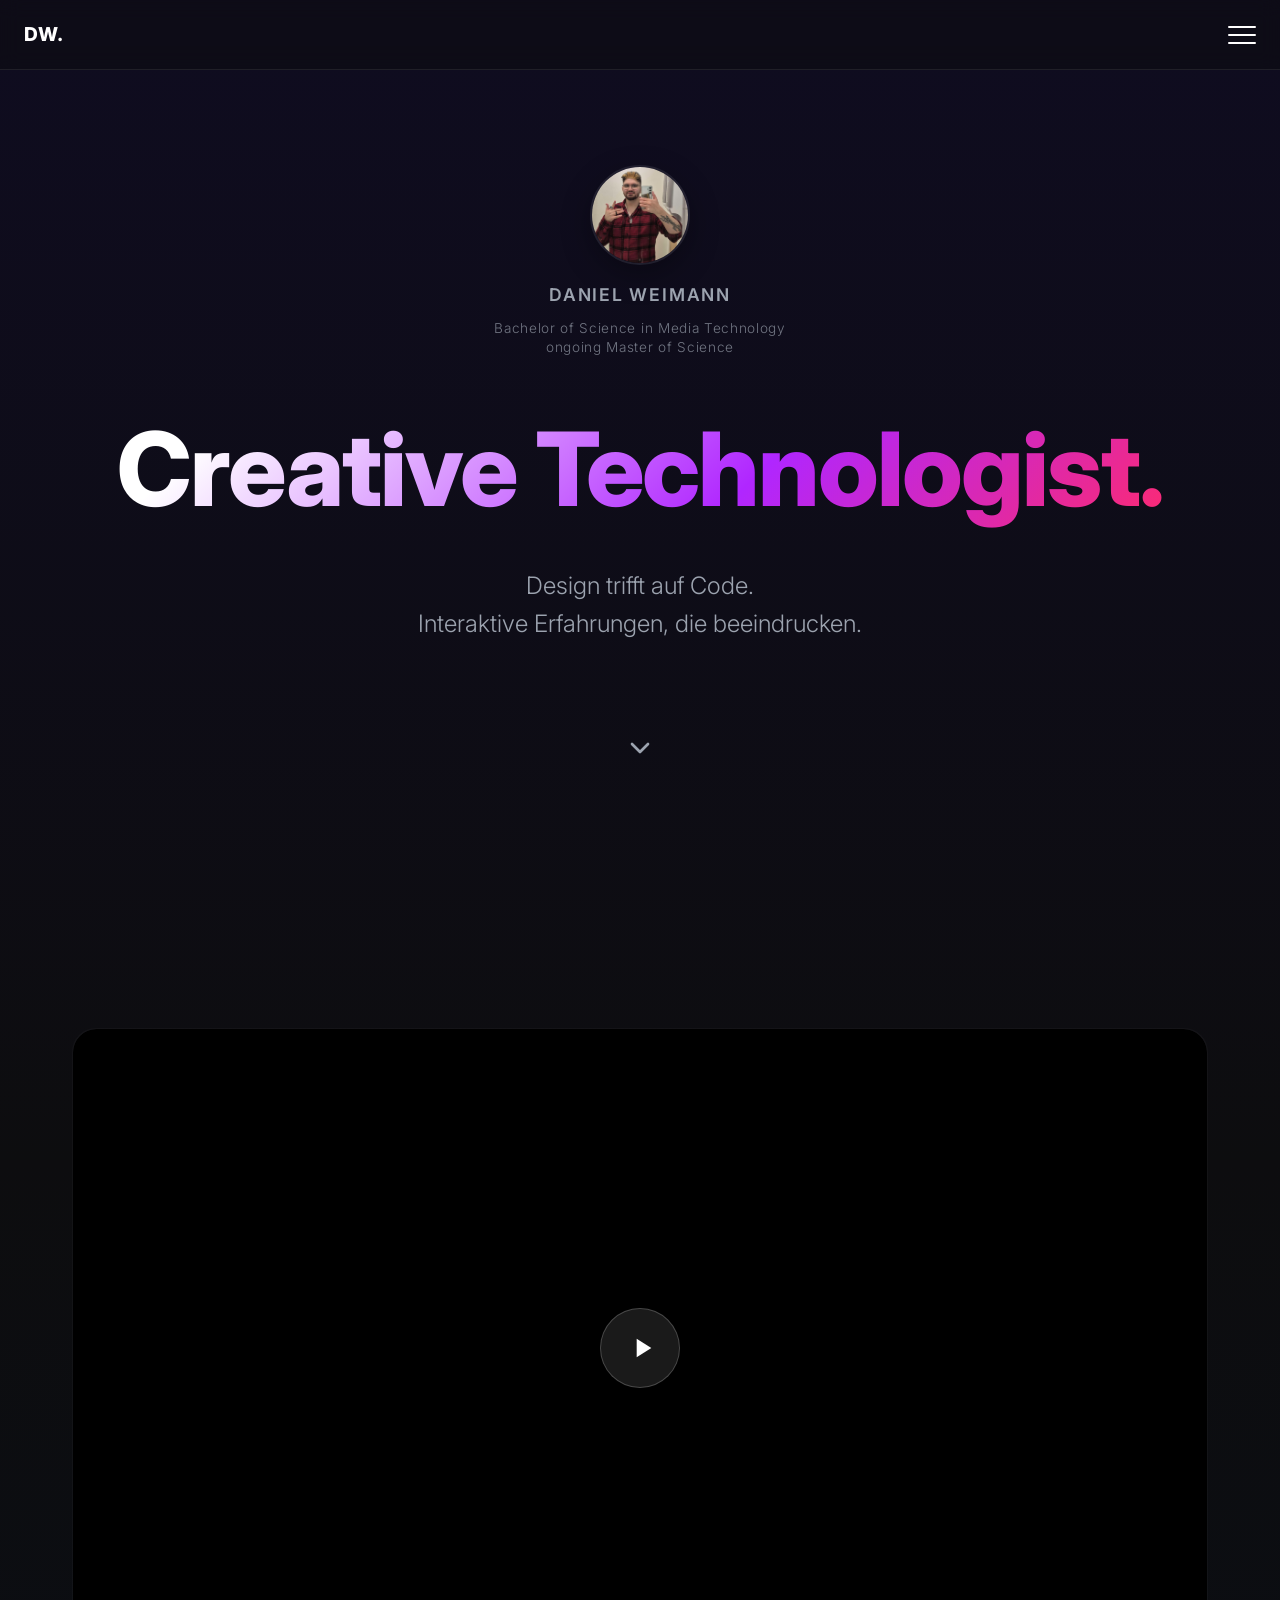
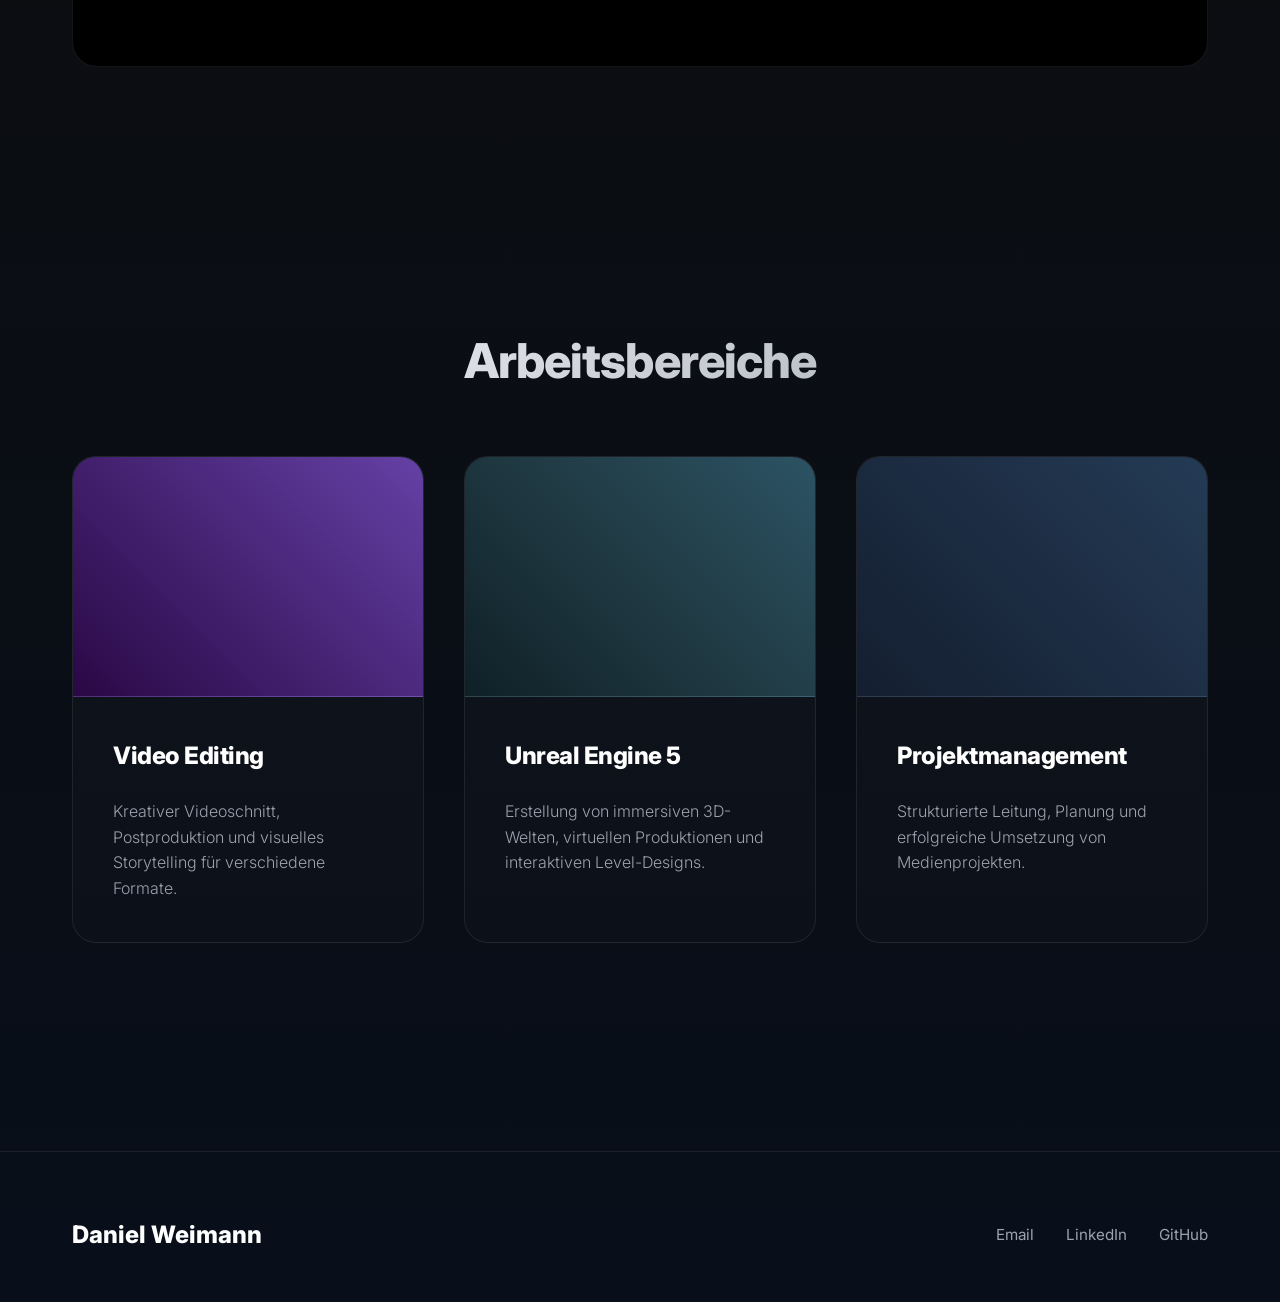
==== index.html @ 0e4a708e "UI: Reduce profile picture size to 100px and fix scroll jump on page load" ====
<!DOCTYPE html>
<html lang="de">

<head>
    <meta charset="UTF-8">
    <meta name="viewport" content="width=device-width, initial-scale=1.0">
    <title>Portfolio | Daniel Weimann</title>
    <meta name="description" content="Portfolio of a Creative Technologist">
    <meta name="theme-color" content="#080f1a">
    <meta name="color-scheme" content="dark">
    <link rel="preconnect" href="https://fonts.googleapis.com">
    <link rel="preconnect" href="https://fonts.gstatic.com" crossorigin>
    <link href="https://fonts.googleapis.com/css2?family=Inter:wght@300;400;600;800&display=swap" rel="stylesheet">
    <link rel="stylesheet" href="style.css?v=1.9">
</head>

<body>
    <!-- Navigation -->
    <header class="header">
        <div class="logo">DW.</div>
        <div class="menu-toggle" id="mobile-menu">
            <span class="bar"></span>
            <span class="bar"></span>
            <span class="bar"></span>
        </div>
        <nav class="nav-menu">
            <ul>
                <li><a href="index.html" class="nav-link">Home</a></li>
                <li><a href="index.html#projects" class="nav-link">Projects</a></li>
                <li><a href="contact.html" class="nav-link">Contact</a></li>
            </ul>
        </nav>
    </header>

    <div class="blob blob-1"></div>
    <div class="blob blob-2"></div>

    <main>
        <!-- Hero Section -->
        <section id="hero" class="hero hidden">
            <div class="container hero-content">
                <div class="profile-container">
                    <img src="Bilder/daniel-profilbild.jpg" alt="Daniel Weimann" class="profile-image">
                    <div class="profile-text">
                        <div class="profile-name">Daniel Weimann</div>
                        <div class="profile-degree">Bachelor of Science in Media Technology<br>ongoing Master of Science
                        </div>
                    </div>
                </div>
                <h1 class="hero-title">Creative Technologist.</h1>
                <p class="hero-subtitle">Design trifft auf Code.<br>Interaktive Erfahrungen, die beeindrucken.</p>
                <!-- Scroll indicator -->
                <div class="scroll-indicator">
                    <svg width="32" height="32" viewBox="0 0 24 24" fill="none" stroke="currentColor" stroke-width="2"
                        stroke-linecap="round" stroke-linejoin="round">
                        <polyline points="6 9 12 15 18 9"></polyline>
                    </svg>
                </div>
            </div>
        </section>

        <!-- Video Section -->
        <section id="video" class="video-section hidden">
            <div class="container">
                <div id="custom-player-wrapper" class="glass-panel">
                    <video id="my-video" src="https://www.w3schools.com/html/mov_bbb.mp4" playsinline></video>
                    <!-- BIG FIRST PLAY BUTTON -->
                    <div class="play-overlay">
                        <svg class="play-icon" viewBox="0 0 24 24" fill="var(--text-primary)">
                            <path d="M8 5v14l11-7z" />
                        </svg>
                    </div>
                    <!-- Custom Control Bar -->
                    <div class="video-controls">
                        <div class="video-progress-container">
                            <div class="video-progress-bar" id="vid-progress"></div>
                        </div>
                        <div class="video-controls-row">
                            <div class="control-btn" id="play-pause-btn">
                                <svg id="play-icon-svg" viewBox="0 0 24 24" fill="var(--text-primary)" class="icon">
                                    <path d="M8 5v14l11-7z" />
                                </svg>
                                <svg id="pause-icon-svg" viewBox="0 0 24 24" fill="var(--text-primary)" class="icon"
                                    style="display:none;">
                                    <path d="M6 19h4V5H6v14zm8-14v14h4V5h-4z" />
                                </svg>
                            </div>
                            <div class="volume-container" style="cursor: pointer;">
                                <div class="control-btn" id="mute-unmute-btn" title="Mute/Unmute">
                                    <svg id="volume-icon" viewBox="0 0 24 24" fill="var(--text-primary)" class="icon">
                                        <path
                                            d="M3 9v6h4l5 5V4L7 9H3zm13.5 3c0-1.77-1.02-3.29-2.5-4.03v8.05c1.48-.73 2.5-2.25 2.5-4.02zM14 3.23v2.06c2.89.86 5 3.54 5 6.71s-2.11 5.85-5 6.71v2.06c4.01-.91 7-4.49 7-8.77s-2.99-7.86-7-8.77z" />
                                    </svg>
                                    <svg id="muted-icon" viewBox="0 0 24 24" fill="var(--text-primary)" class="icon"
                                        style="display:none;">
                                        <path
                                            d="M16.5 12c0-1.77-1.02-3.29-2.5-4.03v2.21l2.45 2.45c.03-.2.05-.41.05-.63zm2.5 0c0 .94-.2 1.82-.54 2.64l1.51 1.51C20.63 14.91 21 13.5 21 12c0-4.28-2.99-7.86-7-8.77v2.06c2.89.86 5 3.54 5 6.71zM4.27 3L3 4.27 7.73 9H3v6h4l5 5v-6.73l4.25 4.25c-.67.52-1.42.93-2.25 1.18v2.06c1.38-.31 2.63-.95 3.69-1.81L19.73 21 21 19.73l-9-9L4.27 3zM12 4L9.91 6.09 12 8.18V4z" />
                                    </svg>
                                </div>
                                <input type="range" id="volume-slider" min="0" max="1" step="0.05" value="1"
                                    class="volume-slider">
                            </div>
                        </div>
                    </div>
                </div>
            </div>
        </section>

        <!-- Arbeitsbereiche Section -->
        <section id="projects" class="projects-section hidden">
            <div class="container">
                <h2 class="section-title">Arbeitsbereiche</h2>
                <div class="projects-grid">
                    
                    <!-- Card 1: Video Editing -->
                    <div class="project-card glass-panel interactive-card" tabindex="0">
                        <!-- Front View -->
                        <div class="card-front">
                            <div class="card-image-placeholder" style="background: linear-gradient(45deg, #2a0845, #6441A5);"></div>
                            <div class="card-content">
                                <h3>Video Editing</h3>
                                <p>Kreativer Videoschnitt, Postproduktion und visuelles Storytelling für verschiedene Formate.</p>
                            </div>
                        </div>
                        <!-- Details View -->
                        <div class="card-details">
                            <div class="details-header">
                                <h3>Video Editing</h3>
                                <button class="back-btn" aria-label="Zurück">
                                    <svg viewBox="0 0 24 24" fill="none" stroke="currentColor" stroke-width="2" stroke-linecap="round" stroke-linejoin="round"><line x1="18" y1="6" x2="6" y2="18"></line><line x1="6" y1="6" x2="18" y2="18"></line></svg>
                                </button>
                            </div>
                            <div class="details-links">
                                <a href="content-creation.html" class="detail-link">
                                    <span>Content Creation / Social Media</span>
                                    <svg viewBox="0 0 24 24" fill="none" stroke="currentColor" stroke-width="2" stroke-linecap="round" stroke-linejoin="round"><line x1="5" y1="12" x2="19" y2="12"></line><polyline points="12 5 19 12 12 19"></polyline></svg>
                                </a>
                                <a href="commercial-video.html" class="detail-link">
                                    <span>Commercial Video / Brand Content / B2B Imagefilme</span>
                                    <svg viewBox="0 0 24 24" fill="none" stroke="currentColor" stroke-width="2" stroke-linecap="round" stroke-linejoin="round"><line x1="5" y1="12" x2="19" y2="12"></line><polyline points="12 5 19 12 12 19"></polyline></svg>
                                </a>
                            </div>
                        </div>
                    </div>

                    <!-- Card 2: Unreal Engine 5 -->
                    <div class="project-card glass-panel interactive-card" tabindex="0">
                        <!-- Front View -->
                        <div class="card-front">
                            <div class="card-image-placeholder" style="background: linear-gradient(45deg, #0f2027, #203a43, #2c5364);"></div>
                            <div class="card-content">
                                <h3>Unreal Engine 5</h3>
                                <p>Erstellung von immersiven 3D-Welten, virtuellen Produktionen und interaktiven Level-Designs.</p>
                            </div>
                        </div>
                        <!-- Details View -->
                        <div class="card-details">
                            <div class="details-header">
                                <h3>Unreal Engine 5</h3>
                                <button class="back-btn" aria-label="Zurück">
                                    <svg viewBox="0 0 24 24" fill="none" stroke="currentColor" stroke-width="2" stroke-linecap="round" stroke-linejoin="round"><line x1="18" y1="6" x2="6" y2="18"></line><line x1="6" y1="6" x2="18" y2="18"></line></svg>
                                </button>
                            </div>
                            <div class="details-links">
                                <a href="unreal-artist.html" class="detail-link">
                                    <span>Unreal Engine Artist / Level Builder</span>
                                    <svg viewBox="0 0 24 24" fill="none" stroke="currentColor" stroke-width="2" stroke-linecap="round" stroke-linejoin="round"><line x1="5" y1="12" x2="19" y2="12"></line><polyline points="12 5 19 12 12 19"></polyline></svg>
                                </a>
                                <a href="unreal-operator.html" class="detail-link">
                                    <span>Unreal Engine Operator</span>
                                    <svg viewBox="0 0 24 24" fill="none" stroke="currentColor" stroke-width="2" stroke-linecap="round" stroke-linejoin="round"><line x1="5" y1="12" x2="19" y2="12"></line><polyline points="12 5 19 12 12 19"></polyline></svg>
                                </a>
                            </div>
                        </div>
                    </div>

                    <!-- Card 3: Projektmanagement (Simple Link) -->
                    <a href="projektmanagement.html" class="project-card glass-panel simple-link-card">
                        <div class="card-front">
                            <div class="card-image-placeholder" style="background: linear-gradient(45deg, #141e30, #243b55);"></div>
                            <div class="card-content">
                                <h3>Projektmanagement</h3>
                                <p>Strukturierte Leitung, Planung und erfolgreiche Umsetzung von Medienprojekten.</p>
                            </div>
                        </div>
                    </a>

                </div>
            </div>
        </section>


    </main>

    <!-- Footer -->
    <footer class="site-footer hidden">
        <div class="container footer-content">
            <div class="footer-logo">Daniel Weimann</div>
            <div class="footer-links">
                <a href="contact.html">Email</a>
                <a href="https://www.linkedin.com/in/daniel-weimann-7b45323ba/" target="_blank"
                    rel="noopener noreferrer">LinkedIn</a>
                <a href="#">GitHub</a>
            </div>
        </div>
    </footer>

    <script src="script.js?v=1.9"></script>
</body>

</html>
---- style.css ----
:root {
    --bg-color: #0d0d0f;
    --text-primary: #ffffff;
    --text-secondary: #9ca3af;
    --glass-bg: rgba(255, 255, 255, 0.03);
    --glass-border: rgba(255, 255, 255, 0.08);
    --glow-color: rgba(176, 38, 255, 0.25);
    --accent: #b026ff;
    --font-main: 'Inter', sans-serif;
}

/* ==========================================================================
   RESET & BASE STYLES
   ========================================================================== */

* {
    margin: 0;
    padding: 0;
    box-sizing: border-box;
}

html {
    background-color: #080f1a;
    overflow-x: hidden;
}

body {
    background: linear-gradient(180deg, #0f0c20 0%, #0d0d0f 40%, #080f1a 100%);
    color: var(--text-primary);
    font-family: var(--font-main);
    line-height: 1.6;
    position: relative;
    -webkit-font-smoothing: antialiased;
    min-height: 100dvh;
    /* overflow-x moved to html to prevent scroll-blocking on some devices */
}

/* Base style for centered pages (like contact) */
body.centered-layout {
    display: flex;
    flex-direction: column;
    justify-content: center;
}

/* ==========================================================================
   BACKGROUND NOISE & BLOBS
   ========================================================================== */

/* Noise filter removed as per user request */

.blob {
    position: fixed;
    border-radius: 50%;
    filter: blur(120px);
    z-index: -1;
    pointer-events: none;
    opacity: 0.4;
}

.blob-1 {
    width: 40vw;
    height: 40vw;
    background: rgba(176, 38, 255, 0.25);
    top: -10vw;
    left: -10vw;
}

.blob-2 {
    width: 35vw;
    height: 35vw;
    background: rgba(255, 42, 109, 0.2);
    bottom: -10vw;
    right: -10vw;
}

/* ==========================================================================
   GLOBAL UTILITIES
   ========================================================================== */

.container {
    width: 100%;
    max-width: 1200px;
    margin: 0 auto;
    padding: 0 2rem;
}

section {
    position: relative;
    z-index: 1;
}

.glass-panel {
    background: var(--glass-bg);
    backdrop-filter: blur(12px);
    -webkit-backdrop-filter: blur(12px);
    border: 1px solid var(--glass-border);
    border-radius: 24px;
}

/* Scroll Animations */
.hidden {
    opacity: 0;
    transform: translateY(40px);
    transition: all 0.8s ease-out;
    will-change: opacity, transform;
}

.show {
    opacity: 1;
    transform: translateY(0);
}

@keyframes fadeInUp {
    to {
        opacity: 1;
        transform: translateY(0);
    }
}

/* Typography */
h1, h2, h3 {
    font-weight: 800;
    letter-spacing: -0.02em;
}

.section-title {
    font-size: clamp(2rem, 5vw, 3rem);
    margin-bottom: 3.5rem;
    text-align: center;
    background: linear-gradient(135deg, #ffffff 0%, #9ca3af 100%);
    -webkit-background-clip: text;
    background-clip: text;
    -webkit-text-fill-color: transparent;
}

/* ==========================================================================
   NAVIGATION HEADER
   ========================================================================== */

.header {
    position: fixed;
    top: 0;
    left: 0;
    width: 100%;
    display: flex;
    justify-content: space-between;
    align-items: center;
    padding: 1.2rem 1.5rem;
    z-index: 1000;
    background: rgba(13, 13, 15, 0.5);
    backdrop-filter: blur(10px);
    -webkit-backdrop-filter: blur(10px);
    border-bottom: 1px solid var(--glass-border);
}

.logo {
    font-weight: 800;
    font-size: 1.2rem;
    letter-spacing: 1px;
    z-index: 1002;
}

.menu-toggle {
    display: flex;
    flex-direction: column;
    justify-content: space-between;
    width: 28px;
    height: 18px;
    cursor: pointer;
    z-index: 1002;
}

.menu-toggle .bar {
    height: 2px;
    width: 100%;
    background-color: var(--text-primary);
    border-radius: 2px;
    transition: all 0.3s ease;
}

.menu-toggle.is-active .bar:nth-child(1) {
    transform: translateY(8px) rotate(45deg);
    background: var(--accent);
}

.menu-toggle.is-active .bar:nth-child(2) {
    opacity: 0;
}

.menu-toggle.is-active .bar:nth-child(3) {
    transform: translateY(-8px) rotate(-45deg);
    background: var(--accent);
}

.nav-menu {
    position: fixed;
    top: 0;
    left: 0;
    width: 100vw;
    height: 100vh;
    height: 100dvh;
    background: rgba(13, 13, 15, 0.95);
    backdrop-filter: blur(15px);
    -webkit-backdrop-filter: blur(15px);
    display: flex;
    flex-direction: column;
    justify-content: center;
    align-items: center;
    transform: translateY(-100%);
    transition: transform 0.4s cubic-bezier(0.175, 0.885, 0.32, 1);
    z-index: 1001;
}

.nav-menu.active {
    transform: translateY(0);
}

.nav-menu ul {
    display: flex;
    flex-direction: column;
    gap: 2.5rem;
    text-align: center;
    list-style: none;
}

.nav-link {
    color: var(--text-primary);
    text-decoration: none;
    font-size: 2rem;
    font-weight: 600;
    transition: color 0.3s;
}

.nav-link:hover {
    color: var(--accent);
}

/* ==========================================================================
   HERO SECTION
   ========================================================================== */

.hero {
    min-height: 100dvh;
    display: flex;
    flex-direction: column;
    align-items: center;
    justify-content: center;
    padding: 100px 1.5rem 4rem;
    text-align: center;
    width: 100%;
}

.hero-content {
    display: flex;
    flex-direction: column;
    align-items: center;
    gap: 1.5rem;
    width: 100%;
}

.profile-container {
    display: flex;
    flex-direction: column;
    align-items: center;
    gap: 1rem;
    margin-bottom: 1.5rem;
}

.profile-text {
    display: flex;
    flex-direction: column;
    align-items: center;
    gap: 0.6rem;
}

.profile-image {
    width: 100px;
    height: 100px;
    flex-shrink: 0;
    border-radius: 50%;
    object-fit: cover;
    object-position: center 20%; /* Focus on the face/upper body */
    border: 2px solid var(--glass-border);
    box-shadow: 0 10px 30px rgba(0, 0, 0, 0.3);
}

.profile-name {
    font-size: 1.1rem;
    font-weight: 600;
    color: var(--text-secondary);
    letter-spacing: 0.1em;
    text-transform: uppercase;
}

.profile-degree {
    font-size: 0.85rem;
    font-weight: 300;
    color: var(--text-secondary);
    opacity: 0.7;
    letter-spacing: 0.05em;
    line-height: 1.4;
}

.hero-title {
    font-size: clamp(3rem, 8vw, 6.5rem);
    line-height: 1.25;
    padding-bottom: 0.1em;
    background: linear-gradient(135deg, #ffffff 10%, #b026ff 60%, #ff2a6d 100%);
    -webkit-background-clip: text;
    background-clip: text;
    -webkit-text-fill-color: transparent;
}

.hero-subtitle {
    font-size: clamp(1.1rem, 2.5vw, 1.5rem);
    color: var(--text-secondary);
    max-width: 600px;
    font-weight: 300;
}

/* Specifically for the Let's Talk heading in contact */
.contact-title {
    margin-bottom: 2rem;
    font-size: clamp(2rem, 4vw, 2.5rem);
    text-align: left;
    background: linear-gradient(135deg, #ffffff 10%, var(--accent) 100%);
    -webkit-background-clip: text;
    background-clip: text;
    -webkit-text-fill-color: transparent;
}

.scroll-indicator {
    margin-top: 4rem;
    color: var(--text-secondary);
    animation: bounce 2s infinite;
}

@keyframes bounce {
    0%, 20%, 50%, 80%, 100% {
        transform: translateY(0);
    }
    40% {
        transform: translateY(10px);
    }
    60% {
        transform: translateY(5px);
    }
}

/* ==========================================================================
   VIDEO SECTION
   ========================================================================== */

.video-section {
    padding: 8rem 0;
}

#custom-player-wrapper {
    width: 100%;
    aspect-ratio: 16 / 9;
    position: relative;
    display: flex;
    align-items: center;
    justify-content: center;
    transition: all 0.4s ease;
    border-color: transparent;
    overflow: hidden;
    padding: 0;
    cursor: pointer;
}

#custom-player-wrapper:hover {
    border-color: rgba(255, 255, 255, 0.15);
}

#my-video {
    position: absolute;
    top: 0;
    left: 0;
    width: 100%;
    height: 100%;
    object-fit: cover;
    display: block;
    border-radius: inherit;
    border: none;
    background: #000;
}

.play-overlay {
    position: absolute;
    width: 80px;
    height: 80px;
    background: rgba(255, 255, 255, 0.1);
    backdrop-filter: blur(5px);
    -webkit-backdrop-filter: blur(5px);
    border-radius: 50%;
    display: flex;
    align-items: center;
    justify-content: center;
    transition: all 0.3s ease;
    border: 1px solid rgba(255, 255, 255, 0.2);
    box-shadow: 0 10px 30px rgba(0, 0, 0, 0.3);
    z-index: 2;
    cursor: pointer;
}

#custom-player-wrapper:hover .play-overlay {
    background: rgba(255, 255, 255, 0.2);
    transform: scale(1.1);
}

.play-icon {
    width: 32px;
    height: 32px;
    margin-left: 4px;
}

/* Custom Video Controls */
.video-controls {
    position: absolute;
    bottom: 0;
    left: 0;
    width: 100%;
    background: linear-gradient(to top, rgba(0, 0, 0, 0.9), rgba(0, 0, 0, 0));
    padding: 30px 20px 15px 20px;
    display: flex;
    flex-direction: column;
    gap: 12px;
    opacity: 0;
    transition: opacity 0.3s ease;
    z-index: 3;
}

#custom-player-wrapper:hover .video-controls {
    opacity: 1;
}

.video-progress-container {
    width: 100%;
    height: 12px;
    background: rgba(255, 255, 255, 0.2);
    backdrop-filter: blur(4px);
    -webkit-backdrop-filter: blur(4px);
    border-radius: 6px;
    cursor: pointer;
    position: relative;
    border: 1px solid rgba(255, 255, 255, 0.05);
}

.video-progress-bar {
    height: 100%;
    width: 0%;
    background: linear-gradient(90deg, #b026ff, #ff2a6d);
    border-radius: 6px;
    position: absolute;
    left: 0;
    top: 0;
    pointer-events: none;
}

.video-progress-bar::after {
    content: '';
    position: absolute;
    right: -6px;
    top: 50%;
    transform: translateY(-50%);
    width: 16px;
    height: 16px;
    background: #fff;
    border-radius: 50%;
    box-shadow: 0 0 10px rgba(0, 0, 0, 0.4);
}

.video-controls-row {
    display: flex;
    justify-content: space-between;
    align-items: center;
}

.control-btn {
    width: 36px;
    height: 36px;
    display: flex;
    align-items: center;
    justify-content: center;
    cursor: pointer;
    border-radius: 50%;
    transition: background 0.2s;
}

.control-btn:hover {
    background: rgba(255, 255, 255, 0.15);
}

.control-btn .icon {
    width: 22px;
    height: 22px;
}

.volume-container {
    display: flex;
    align-items: center;
    gap: 4px;
    padding-left: 10px;
    cursor: pointer;
}

.volume-slider {
    width: 0;
    opacity: 0;
    transition: width 0.3s ease, opacity 0.3s ease;
    -webkit-appearance: none;
    appearance: none;
    background: rgba(255, 255, 255, 0.2);
    height: 6px;
    border-radius: 3px;
    outline: none;
    margin-left: 5px;
}

.volume-container:hover .volume-slider {
    width: 80px;
    opacity: 1;
}

.volume-slider::-webkit-slider-thumb {
    -webkit-appearance: none;
    appearance: none;
    width: 14px;
    height: 14px;
    border-radius: 50%;
    background: #fff;
    box-shadow: 0 0 5px rgba(0, 0, 0, 0.5);
    cursor: pointer;
}

/* ==========================================================================
   PROJECTS SECTION
   ========================================================================== */

.projects-section {
    padding: 8rem 0;
}

.projects-grid {
    display: grid;
    grid-template-columns: repeat(auto-fit, minmax(300px, 1fr));
    gap: 2.5rem;
    justify-content: center;
}

.project-card {
    display: flex;
    flex-direction: column;
    overflow: hidden;
    transition: all 0.4s cubic-bezier(0.175, 0.885, 0.32, 1.275);
    cursor: pointer;
    background: linear-gradient(180deg, var(--glass-bg) 0%, rgba(255, 255, 255, 0.01) 100%);
}

.project-card:hover {
    transform: translateY(-8px);
    box-shadow: 0 20px 40px var(--glow-color);
    border-color: rgba(255, 255, 255, 0.2);
}

.card-image-placeholder {
    height: 240px;
    background: linear-gradient(45deg, rgba(255, 255, 255, 0.01), rgba(255, 255, 255, 0.04));
    border-bottom: 1px solid var(--glass-border);
}

.card-content {
    padding: 2.5rem;
    flex-grow: 1;
    display: flex;
    flex-direction: column;
    gap: 1rem;
}

.card-content h3 {
    font-size: 1.5rem;
    color: var(--text-primary);
    margin-bottom: 0.5rem;
}

.card-content p {
    color: var(--text-secondary);
    font-size: 1rem;
    font-weight: 300;
}

/* ==========================================================================
   INTERACTIVE CARDS (Arbeitsbereiche)
   ========================================================================== */

.interactive-card {
    position: relative;
}

/* Front View */
.card-front {
    display: flex;
    flex-direction: column;
    height: 100%;
    transition: opacity 0.4s ease, transform 0.4s ease;
}

/* Details View Overlay */
.card-details {
    position: absolute;
    top: 0;
    left: 0;
    width: 100%;
    height: 100%;
    background: rgba(13, 13, 15, 0.95);
    backdrop-filter: blur(15px);
    -webkit-backdrop-filter: blur(15px);
    display: flex;
    flex-direction: column;
    padding: 2.5rem;
    opacity: 0;
    pointer-events: none;
    transition: opacity 0.4s ease, transform 0.4s ease;
    transform: translateY(10px);
    z-index: 5;
}

/* State changes via Hover (Desktop) */
.interactive-card:hover .card-front {
    opacity: 0;
    pointer-events: none;
    transform: translateY(-10px);
}

.interactive-card:hover .card-details {
    opacity: 1;
    pointer-events: auto;
    transform: translateY(0);
}

/* Fallback for Touch Devices via JS click */
.interactive-card.show-details .card-front {
    opacity: 0;
    pointer-events: none;
    transform: translateY(-10px);
}

.interactive-card.show-details .card-details {
    opacity: 1;
    pointer-events: auto;
    transform: translateY(0);
}

/* Details Header & Back Button */
.details-header {
    display: flex;
    justify-content: space-between;
    align-items: center;
    margin-bottom: 2rem;
    border-bottom: 1px solid var(--glass-border);
    padding-bottom: 1rem;
}

.details-header h3 {
    font-size: 1.2rem;
    color: var(--accent);
}

.back-btn {
    background: transparent;
    border: none;
    color: var(--text-secondary);
    cursor: pointer;
    display: flex;
    align-items: center;
    justify-content: center;
    width: 36px;
    height: 36px;
    border-radius: 50%;
    transition: all 0.2s ease;
}

.back-btn:hover {
    background: rgba(255, 255, 255, 0.1);
    color: var(--text-primary);
}

.back-btn svg {
    width: 20px;
    height: 20px;
}

/* Links inside details */
.details-links {
    display: flex;
    flex-direction: column;
    gap: 1rem;
    flex-grow: 1;
    justify-content: center;
}

.detail-link {
    display: flex;
    justify-content: space-between;
    align-items: center;
    text-decoration: none;
    color: var(--text-primary);
    padding: 1rem 1.2rem;
    background: rgba(255, 255, 255, 0.03);
    border: 1px solid var(--glass-border);
    border-radius: 12px;
    transition: all 0.3s ease;
    font-weight: 400;
}

.detail-link:hover {
    background: rgba(176, 38, 255, 0.15);
    border-color: var(--accent);
    transform: translateX(5px);
}

.detail-link svg {
    width: 20px;
    height: 20px;
    color: var(--accent);
}

.simple-link-card {
    text-decoration: none;
}

/* Stagger Delays for Project Cards */
.projects-grid.show .project-card:nth-child(1) {
    transition-delay: 0.1s;
}
.projects-grid.show .project-card:nth-child(2) {
    transition-delay: 0.25s;
}
.projects-grid.show .project-card:nth-child(3) {
    transition-delay: 0.4s;
}

/* ==========================================================================
   CONTACT FORMS
   ========================================================================== */

.contact-section {
    padding: 8rem 0;
    display: flex;
    align-items: center;
    justify-content: center;
    min-height: 80vh;
}

.contact-card {
    max-width: 600px;
    margin: 0 auto;
    padding: 3rem;
    animation: fadeInUp 0.8s ease-out forwards;
    opacity: 0;
    transform: translateY(30px);
}

.form-group {
    margin-bottom: 1.5rem;
}

.form-group label {
    display: block;
    margin-bottom: 0.5rem;
    color: var(--text-secondary);
    font-size: 0.95rem;
}

.form-input {
    width: 100%;
    padding: 1rem;
    border-radius: 12px;
    border: 1px solid var(--glass-border);
    background: rgba(255, 255, 255, 0.03);
    color: var(--text-primary);
    font-family: var(--font-main);
    font-size: 1rem;
    outline: none;
    transition: all 0.3s ease;
}

.form-input:focus {
    border-color: var(--accent);
    background: rgba(255, 255, 255, 0.06);
}

textarea.form-input {
    resize: vertical;
    min-height: 120px;
}

.submit-btn {
    width: 100%;
    padding: 1rem;
    border-radius: 12px;
    border: none;
    background: var(--text-primary);
    color: var(--bg-color);
    font-family: inherit;
    font-weight: 600;
    font-size: 1rem;
    cursor: pointer;
    transition: all 0.3s ease;
}

.submit-btn:hover {
    background: var(--accent);
    transform: translateY(-2px);
    box-shadow: 0 10px 20px var(--glow-color);
}

/* ==========================================================================
   FOOTER
   ========================================================================== */

.site-footer {
    padding: 4rem 0 3rem;
    border-top: 1px solid var(--glass-border);
    margin-top: 5rem;
    position: relative;
    z-index: 1;
}

.footer-content {
    display: flex;
    justify-content: space-between;
    align-items: center;
    flex-wrap: wrap;
    gap: 1.5rem;
}

.footer-logo {
    font-weight: 800;
    font-size: 1.5rem;
    color: var(--text-primary);
}

.footer-links {
    display: flex;
    gap: 2rem;
}

.footer-links a {
    color: var(--text-secondary);
    text-decoration: none;
    font-size: 0.95rem;
    font-weight: 400;
    transition: color 0.2s ease;
}

.footer-links a:hover {
    color: var(--accent);
}

/* ==========================================================================
   MEDIA QUERIES
   ========================================================================== */

@media (max-width: 768px) {
    .projects-grid {
        gap: 1.5rem;
    }
    
    .card-content {
        padding: 1.5rem;
    }
}
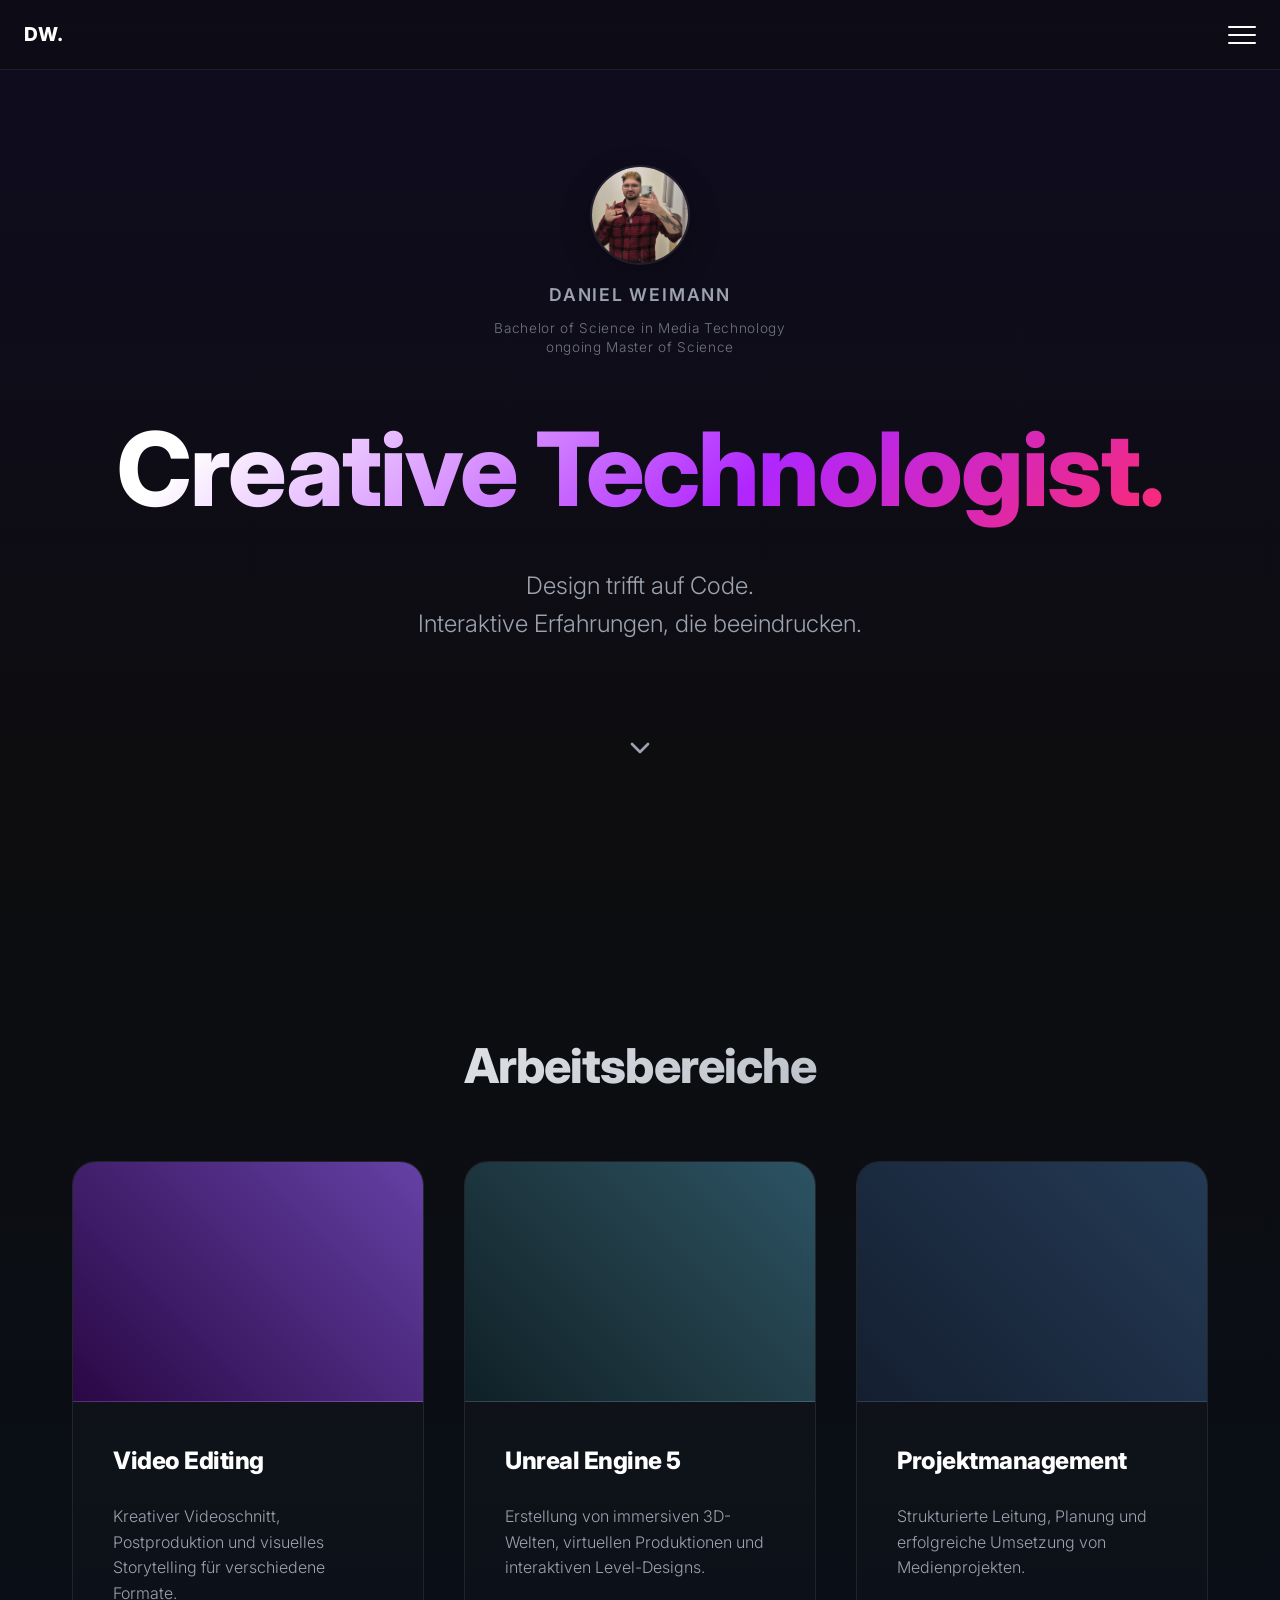
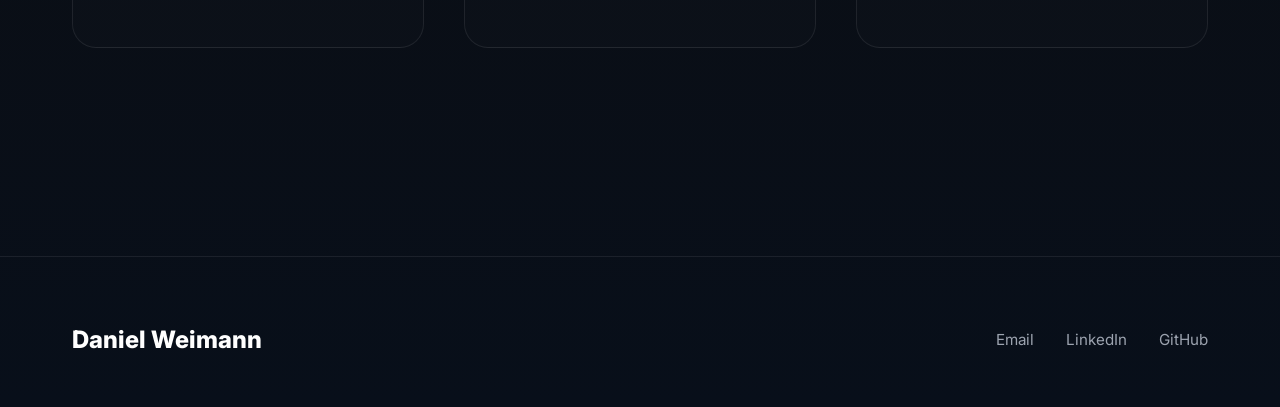
==== commit a4d853eb: "Refactor: Remove video section to focus on interactive Arbeitsbereiche cards" ====
--- a/index.html
+++ b/index.html
@@ -11,7 +11,7 @@
     <link rel="preconnect" href="https://fonts.googleapis.com">
     <link rel="preconnect" href="https://fonts.gstatic.com" crossorigin>
     <link href="https://fonts.googleapis.com/css2?family=Inter:wght@300;400;600;800&display=swap" rel="stylesheet">
-    <link rel="stylesheet" href="style.css?v=1.9">
+    <link rel="stylesheet" href="style.css?v=1.10">
 </head>
 
 <body>
@@ -59,52 +59,6 @@
             </div>
         </section>
 
-        <!-- Video Section -->
-        <section id="video" class="video-section hidden">
-            <div class="container">
-                <div id="custom-player-wrapper" class="glass-panel">
-                    <video id="my-video" src="https://www.w3schools.com/html/mov_bbb.mp4" playsinline></video>
-                    <!-- BIG FIRST PLAY BUTTON -->
-                    <div class="play-overlay">
-                        <svg class="play-icon" viewBox="0 0 24 24" fill="var(--text-primary)">
-                            <path d="M8 5v14l11-7z" />
-                        </svg>
-                    </div>
-                    <!-- Custom Control Bar -->
-                    <div class="video-controls">
-                        <div class="video-progress-container">
-                            <div class="video-progress-bar" id="vid-progress"></div>
-                        </div>
-                        <div class="video-controls-row">
-                            <div class="control-btn" id="play-pause-btn">
-                                <svg id="play-icon-svg" viewBox="0 0 24 24" fill="var(--text-primary)" class="icon">
-                                    <path d="M8 5v14l11-7z" />
-                                </svg>
-                                <svg id="pause-icon-svg" viewBox="0 0 24 24" fill="var(--text-primary)" class="icon"
-                                    style="display:none;">
-                                    <path d="M6 19h4V5H6v14zm8-14v14h4V5h-4z" />
-                                </svg>
-                            </div>
-                            <div class="volume-container" style="cursor: pointer;">
-                                <div class="control-btn" id="mute-unmute-btn" title="Mute/Unmute">
-                                    <svg id="volume-icon" viewBox="0 0 24 24" fill="var(--text-primary)" class="icon">
-                                        <path
-                                            d="M3 9v6h4l5 5V4L7 9H3zm13.5 3c0-1.77-1.02-3.29-2.5-4.03v8.05c1.48-.73 2.5-2.25 2.5-4.02zM14 3.23v2.06c2.89.86 5 3.54 5 6.71s-2.11 5.85-5 6.71v2.06c4.01-.91 7-4.49 7-8.77s-2.99-7.86-7-8.77z" />
-                                    </svg>
-                                    <svg id="muted-icon" viewBox="0 0 24 24" fill="var(--text-primary)" class="icon"
-                                        style="display:none;">
-                                        <path
-                                            d="M16.5 12c0-1.77-1.02-3.29-2.5-4.03v2.21l2.45 2.45c.03-.2.05-.41.05-.63zm2.5 0c0 .94-.2 1.82-.54 2.64l1.51 1.51C20.63 14.91 21 13.5 21 12c0-4.28-2.99-7.86-7-8.77v2.06c2.89.86 5 3.54 5 6.71zM4.27 3L3 4.27 7.73 9H3v6h4l5 5v-6.73l4.25 4.25c-.67.52-1.42.93-2.25 1.18v2.06c1.38-.31 2.63-.95 3.69-1.81L19.73 21 21 19.73l-9-9L4.27 3zM12 4L9.91 6.09 12 8.18V4z" />
-                                    </svg>
-                                </div>
-                                <input type="range" id="volume-slider" min="0" max="1" step="0.05" value="1"
-                                    class="volume-slider">
-                            </div>
-                        </div>
-                    </div>
-                </div>
-            </div>
-        </section>
 
         <!-- Arbeitsbereiche Section -->
         <section id="projects" class="projects-section hidden">
@@ -205,7 +159,7 @@
         </div>
     </footer>
 
-    <script src="script.js?v=1.9"></script>
+    <script src="script.js?v=1.10"></script>
 </body>
 
 </html>
--- a/style.css
+++ b/style.css
@@ -347,192 +347,7 @@
     }
 }
 
-/* ==========================================================================
-   VIDEO SECTION
-   ========================================================================== */
-
-.video-section {
-    padding: 8rem 0;
-}
-
-#custom-player-wrapper {
-    width: 100%;
-    aspect-ratio: 16 / 9;
-    position: relative;
-    display: flex;
-    align-items: center;
-    justify-content: center;
-    transition: all 0.4s ease;
-    border-color: transparent;
-    overflow: hidden;
-    padding: 0;
-    cursor: pointer;
-}
-
-#custom-player-wrapper:hover {
-    border-color: rgba(255, 255, 255, 0.15);
-}
-
-#my-video {
-    position: absolute;
-    top: 0;
-    left: 0;
-    width: 100%;
-    height: 100%;
-    object-fit: cover;
-    display: block;
-    border-radius: inherit;
-    border: none;
-    background: #000;
-}
-
-.play-overlay {
-    position: absolute;
-    width: 80px;
-    height: 80px;
-    background: rgba(255, 255, 255, 0.1);
-    backdrop-filter: blur(5px);
-    -webkit-backdrop-filter: blur(5px);
-    border-radius: 50%;
-    display: flex;
-    align-items: center;
-    justify-content: center;
-    transition: all 0.3s ease;
-    border: 1px solid rgba(255, 255, 255, 0.2);
-    box-shadow: 0 10px 30px rgba(0, 0, 0, 0.3);
-    z-index: 2;
-    cursor: pointer;
-}
-
-#custom-player-wrapper:hover .play-overlay {
-    background: rgba(255, 255, 255, 0.2);
-    transform: scale(1.1);
-}
-
-.play-icon {
-    width: 32px;
-    height: 32px;
-    margin-left: 4px;
-}
-
-/* Custom Video Controls */
-.video-controls {
-    position: absolute;
-    bottom: 0;
-    left: 0;
-    width: 100%;
-    background: linear-gradient(to top, rgba(0, 0, 0, 0.9), rgba(0, 0, 0, 0));
-    padding: 30px 20px 15px 20px;
-    display: flex;
-    flex-direction: column;
-    gap: 12px;
-    opacity: 0;
-    transition: opacity 0.3s ease;
-    z-index: 3;
-}
-
-#custom-player-wrapper:hover .video-controls {
-    opacity: 1;
-}
-
-.video-progress-container {
-    width: 100%;
-    height: 12px;
-    background: rgba(255, 255, 255, 0.2);
-    backdrop-filter: blur(4px);
-    -webkit-backdrop-filter: blur(4px);
-    border-radius: 6px;
-    cursor: pointer;
-    position: relative;
-    border: 1px solid rgba(255, 255, 255, 0.05);
-}
-
-.video-progress-bar {
-    height: 100%;
-    width: 0%;
-    background: linear-gradient(90deg, #b026ff, #ff2a6d);
-    border-radius: 6px;
-    position: absolute;
-    left: 0;
-    top: 0;
-    pointer-events: none;
-}
-
-.video-progress-bar::after {
-    content: '';
-    position: absolute;
-    right: -6px;
-    top: 50%;
-    transform: translateY(-50%);
-    width: 16px;
-    height: 16px;
-    background: #fff;
-    border-radius: 50%;
-    box-shadow: 0 0 10px rgba(0, 0, 0, 0.4);
-}
-
-.video-controls-row {
-    display: flex;
-    justify-content: space-between;
-    align-items: center;
-}
-
-.control-btn {
-    width: 36px;
-    height: 36px;
-    display: flex;
-    align-items: center;
-    justify-content: center;
-    cursor: pointer;
-    border-radius: 50%;
-    transition: background 0.2s;
-}
-
-.control-btn:hover {
-    background: rgba(255, 255, 255, 0.15);
-}
-
-.control-btn .icon {
-    width: 22px;
-    height: 22px;
-}
-
-.volume-container {
-    display: flex;
-    align-items: center;
-    gap: 4px;
-    padding-left: 10px;
-    cursor: pointer;
-}
-
-.volume-slider {
-    width: 0;
-    opacity: 0;
-    transition: width 0.3s ease, opacity 0.3s ease;
-    -webkit-appearance: none;
-    appearance: none;
-    background: rgba(255, 255, 255, 0.2);
-    height: 6px;
-    border-radius: 3px;
-    outline: none;
-    margin-left: 5px;
-}
-
-.volume-container:hover .volume-slider {
-    width: 80px;
-    opacity: 1;
-}
-
-.volume-slider::-webkit-slider-thumb {
-    -webkit-appearance: none;
-    appearance: none;
-    width: 14px;
-    height: 14px;
-    border-radius: 50%;
-    background: #fff;
-    box-shadow: 0 0 5px rgba(0, 0, 0, 0.5);
-    cursor: pointer;
-}
+
 
 /* ==========================================================================
    PROJECTS SECTION
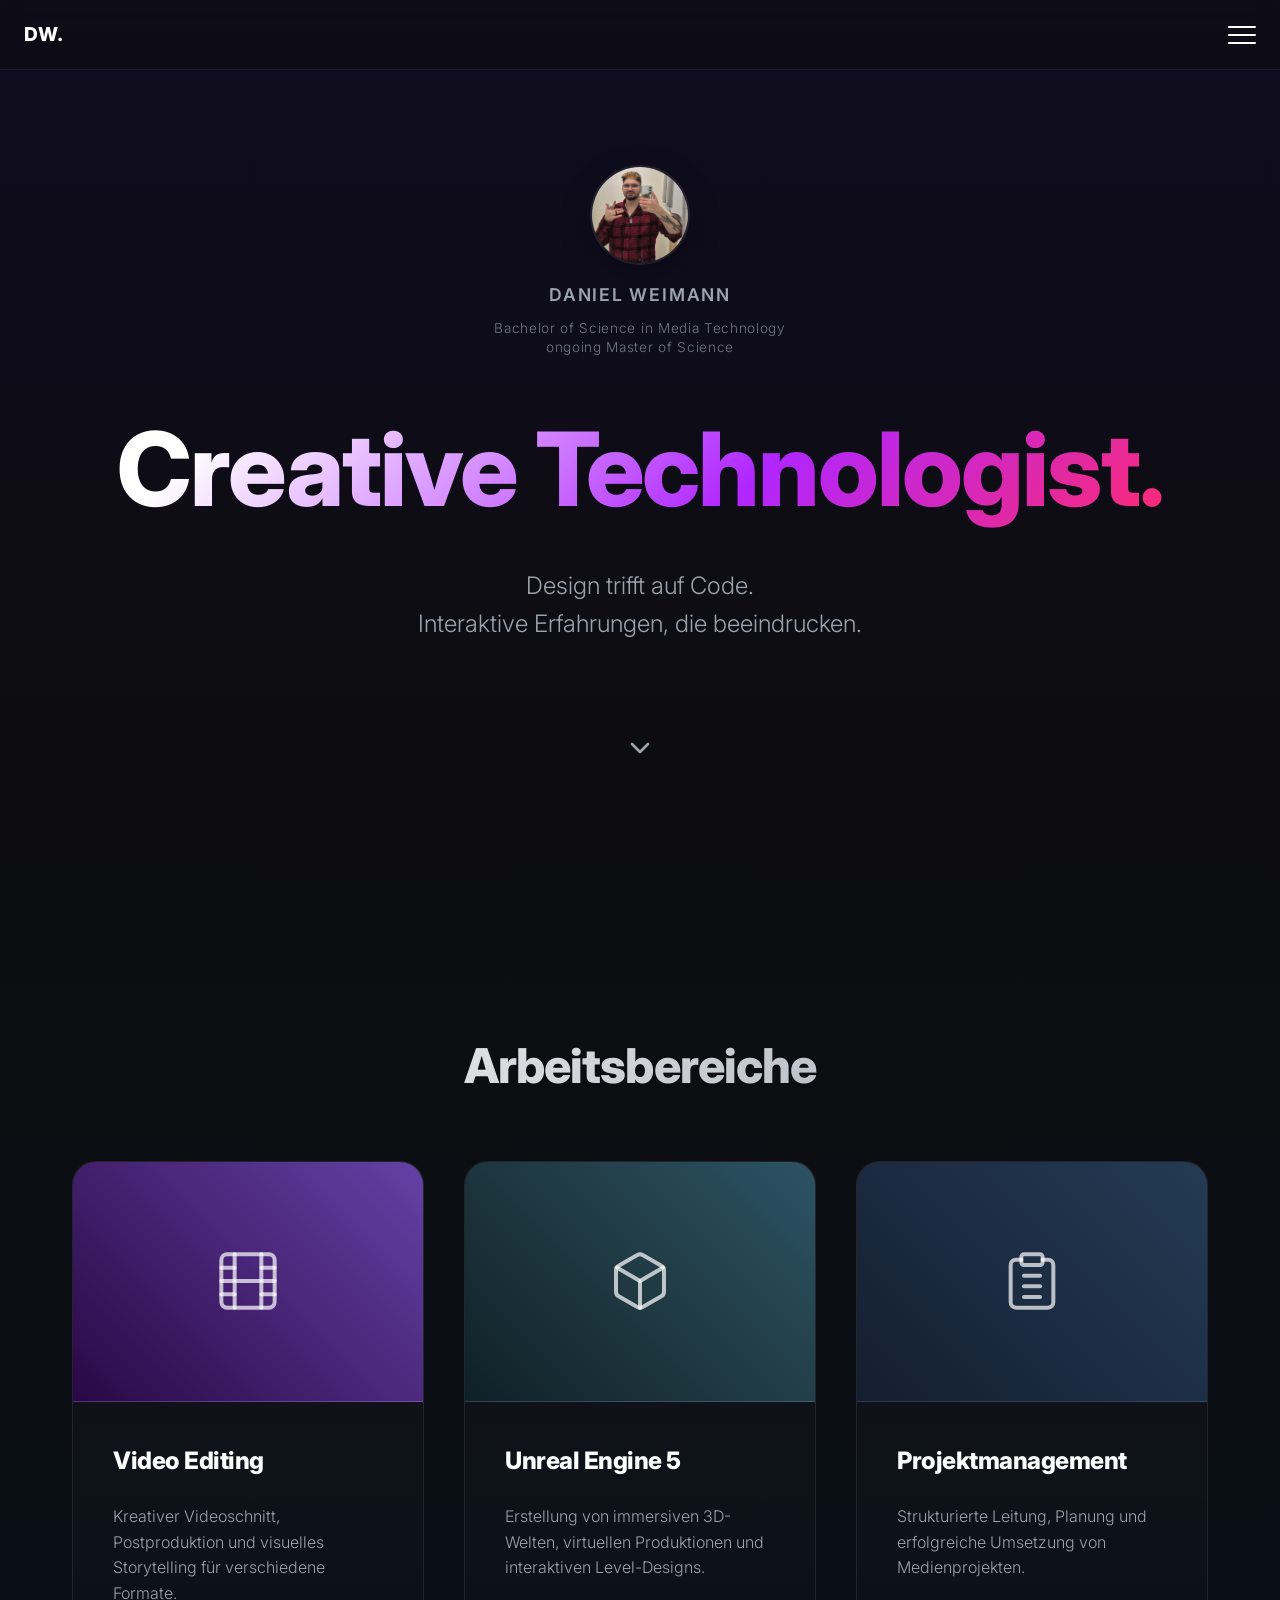
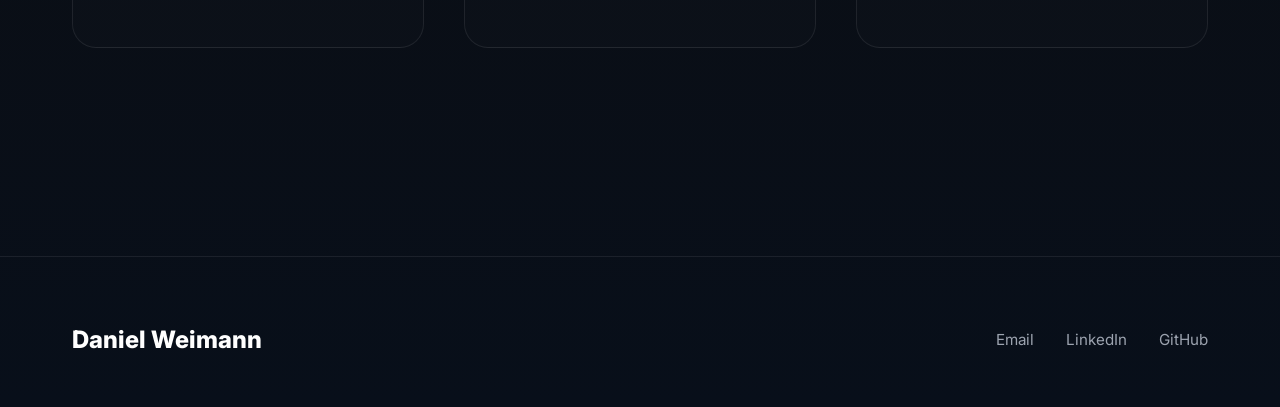
==== commit b1a408bb: "UI: Add fitting SVGs to Arbeitsbereiche cards" ====
--- a/index.html
+++ b/index.html
@@ -11,7 +11,7 @@
     <link rel="preconnect" href="https://fonts.googleapis.com">
     <link rel="preconnect" href="https://fonts.gstatic.com" crossorigin>
     <link href="https://fonts.googleapis.com/css2?family=Inter:wght@300;400;600;800&display=swap" rel="stylesheet">
-    <link rel="stylesheet" href="style.css?v=1.10">
+    <link rel="stylesheet" href="style.css?v=1.11">
 </head>
 
 <body>
@@ -70,7 +70,18 @@
                     <div class="project-card glass-panel interactive-card" tabindex="0">
                         <!-- Front View -->
                         <div class="card-front">
-                            <div class="card-image-placeholder" style="background: linear-gradient(45deg, #2a0845, #6441A5);"></div>
+                            <div class="card-image-placeholder" style="background: linear-gradient(45deg, #2a0845, #6441A5);">
+                                <svg viewBox="0 0 24 24" fill="none" stroke="currentColor" stroke-width="1.5" stroke-linecap="round" stroke-linejoin="round" class="card-icon">
+                                    <rect x="2" y="2" width="20" height="20" rx="2.18" ry="2.18"></rect>
+                                    <line x1="7" y1="2" x2="7" y2="22"></line>
+                                    <line x1="17" y1="2" x2="17" y2="22"></line>
+                                    <line x1="2" y1="12" x2="22" y2="12"></line>
+                                    <line x1="2" y1="7" x2="7" y2="7"></line>
+                                    <line x1="2" y1="17" x2="7" y2="17"></line>
+                                    <line x1="17" y1="17" x2="22" y2="17"></line>
+                                    <line x1="17" y1="7" x2="22" y2="7"></line>
+                                </svg>
+                            </div>
                             <div class="card-content">
                                 <h3>Video Editing</h3>
                                 <p>Kreativer Videoschnitt, Postproduktion und visuelles Storytelling für verschiedene Formate.</p>
@@ -101,7 +112,13 @@
                     <div class="project-card glass-panel interactive-card" tabindex="0">
                         <!-- Front View -->
                         <div class="card-front">
-                            <div class="card-image-placeholder" style="background: linear-gradient(45deg, #0f2027, #203a43, #2c5364);"></div>
+                            <div class="card-image-placeholder" style="background: linear-gradient(45deg, #0f2027, #203a43, #2c5364);">
+                                <svg viewBox="0 0 24 24" fill="none" stroke="currentColor" stroke-width="1.5" stroke-linecap="round" stroke-linejoin="round" class="card-icon">
+                                    <path d="M21 16V8a2 2 0 0 0-1-1.73l-7-4a2 2 0 0 0-2 0l-7 4A2 2 0 0 0 3 8v8a2 2 0 0 0 1 1.73l7 4a2 2 0 0 0 2 0l7-4A2 2 0 0 0 21 16z"></path>
+                                    <polyline points="3.27 6.96 12 12.01 20.73 6.96"></polyline>
+                                    <line x1="12" y1="22.08" x2="12" y2="12"></line>
+                                </svg>
+                            </div>
                             <div class="card-content">
                                 <h3>Unreal Engine 5</h3>
                                 <p>Erstellung von immersiven 3D-Welten, virtuellen Produktionen und interaktiven Level-Designs.</p>
@@ -131,7 +148,15 @@
                     <!-- Card 3: Projektmanagement (Simple Link) -->
                     <a href="projektmanagement.html" class="project-card glass-panel simple-link-card">
                         <div class="card-front">
-                            <div class="card-image-placeholder" style="background: linear-gradient(45deg, #141e30, #243b55);"></div>
+                            <div class="card-image-placeholder" style="background: linear-gradient(45deg, #141e30, #243b55);">
+                                <svg viewBox="0 0 24 24" fill="none" stroke="currentColor" stroke-width="1.5" stroke-linecap="round" stroke-linejoin="round" class="card-icon">
+                                    <path d="M16 4h2a2 2 0 0 1 2 2v14a2 2 0 0 1-2 2H6a2 2 0 0 1-2-2V6a2 2 0 0 1 2-2h2"></path>
+                                    <rect x="8" y="2" width="8" height="4" rx="1" ry="1"></rect>
+                                    <path d="M9 14h6"></path>
+                                    <path d="M9 18h6"></path>
+                                    <path d="M9 10h6"></path>
+                                </svg>
+                            </div>
                             <div class="card-content">
                                 <h3>Projektmanagement</h3>
                                 <p>Strukturierte Leitung, Planung und erfolgreiche Umsetzung von Medienprojekten.</p>
@@ -159,7 +184,7 @@
         </div>
     </footer>
 
-    <script src="script.js?v=1.10"></script>
+    <script src="script.js?v=1.11"></script>
 </body>
 
 </html>
--- a/style.css
+++ b/style.css
@@ -383,6 +383,21 @@
     height: 240px;
     background: linear-gradient(45deg, rgba(255, 255, 255, 0.01), rgba(255, 255, 255, 0.04));
     border-bottom: 1px solid var(--glass-border);
+    display: flex;
+    align-items: center;
+    justify-content: center;
+}
+
+.card-icon {
+    width: 64px;
+    height: 64px;
+    color: rgba(255, 255, 255, 0.7);
+    transition: transform 0.4s cubic-bezier(0.175, 0.885, 0.32, 1.275), color 0.4s ease;
+}
+
+.project-card:hover .card-icon {
+    transform: scale(1.15);
+    color: #fff;
 }
 
 .card-content {
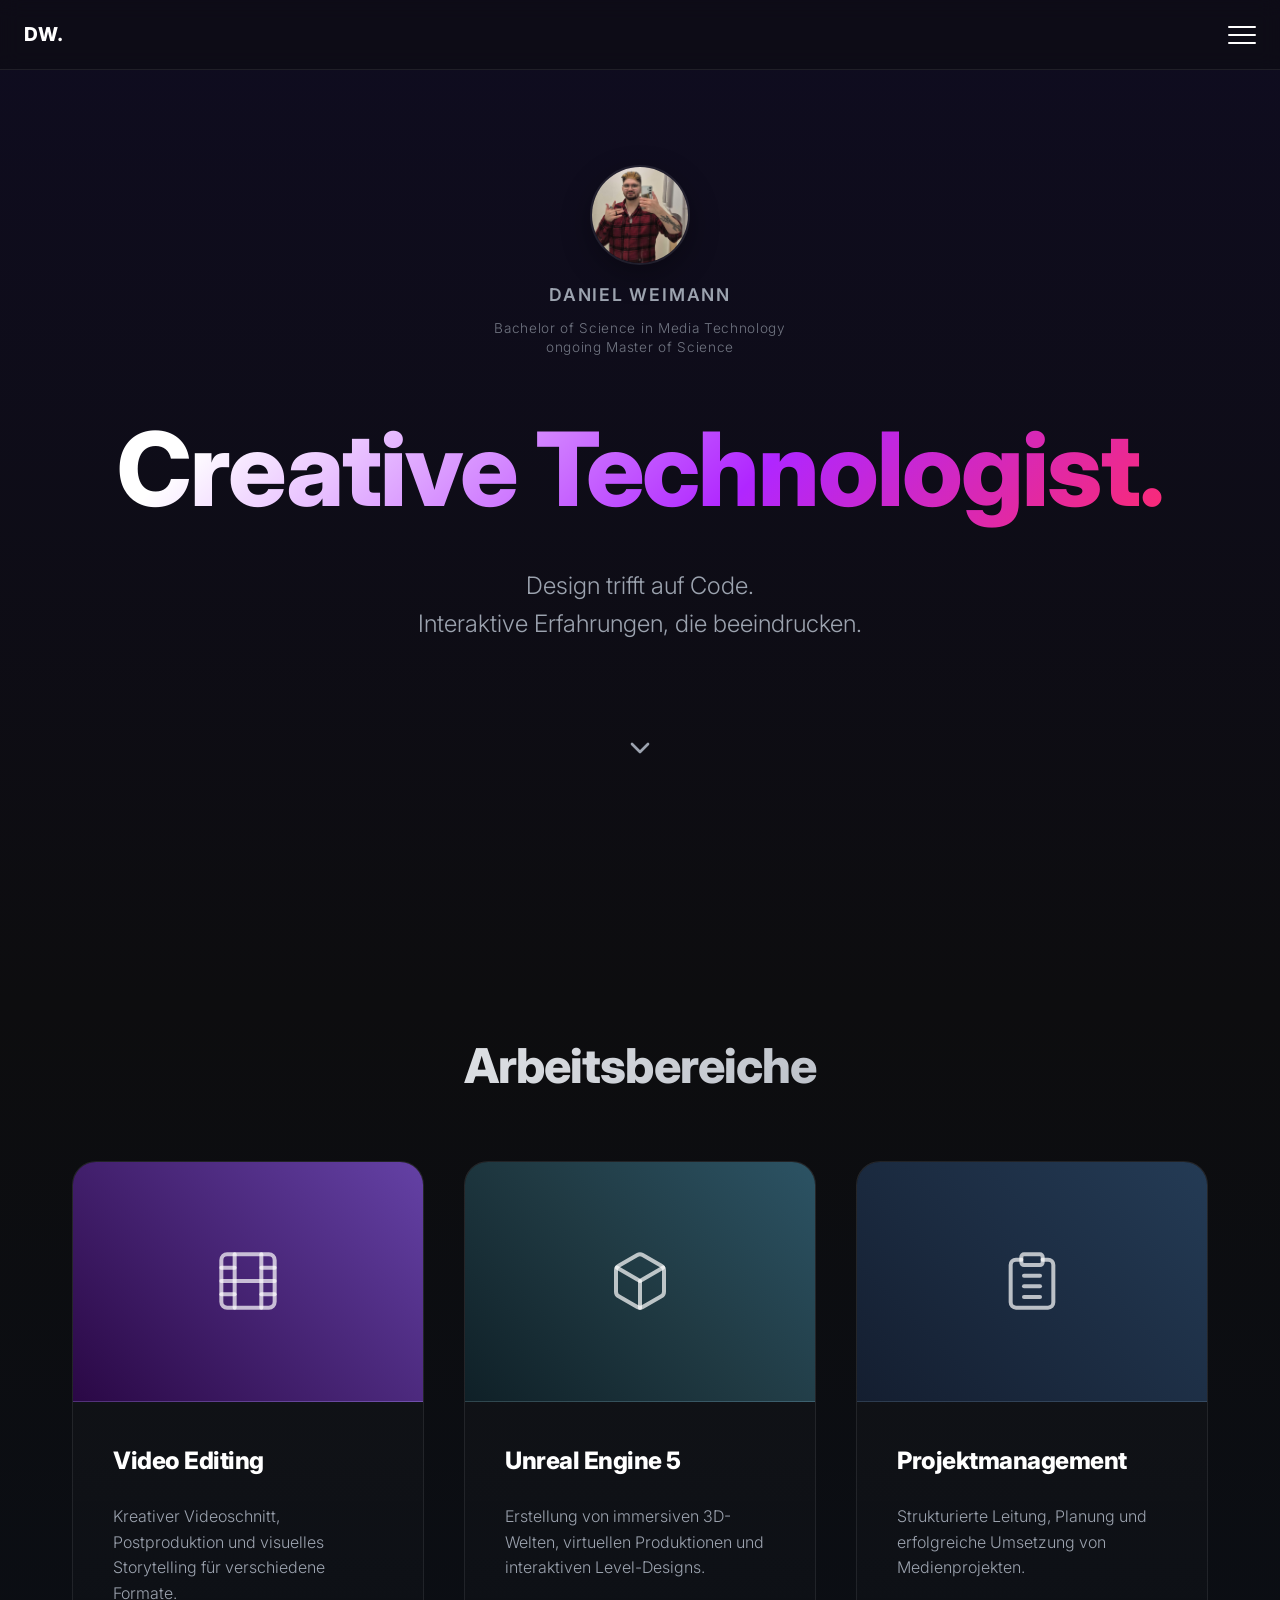
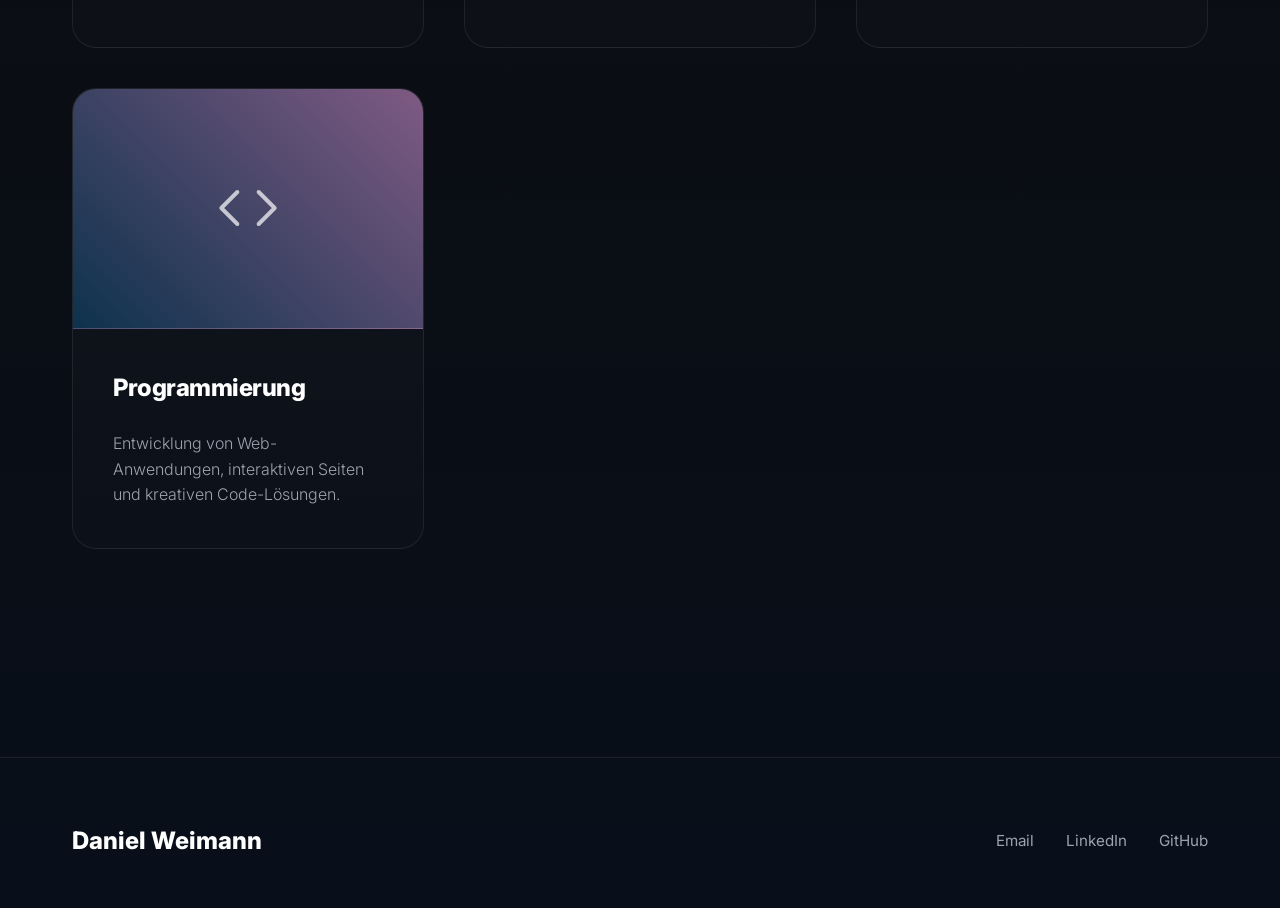
==== commit b4ac9b98: "Feat: Add Programming card and detail pages" ====
--- a/index.html
+++ b/index.html
@@ -11,7 +11,7 @@
     <link rel="preconnect" href="https://fonts.googleapis.com">
     <link rel="preconnect" href="https://fonts.gstatic.com" crossorigin>
     <link href="https://fonts.googleapis.com/css2?family=Inter:wght@300;400;600;800&display=swap" rel="stylesheet">
-    <link rel="stylesheet" href="style.css?v=1.11">
+    <link rel="stylesheet" href="style.css?v=1.15">
 </head>
 
 <body>
@@ -164,6 +164,42 @@
                         </div>
                     </a>
 
+                    <!-- Card 4: Programmierung -->
+                    <div class="project-card glass-panel interactive-card" tabindex="0">
+                        <!-- Front View -->
+                        <div class="card-front">
+                            <div class="card-image-placeholder" style="background: linear-gradient(45deg, #0d324d, #7f5a83);">
+                                <svg viewBox="0 0 24 24" fill="none" stroke="currentColor" stroke-width="1.5" stroke-linecap="round" stroke-linejoin="round" class="card-icon">
+                                    <polyline points="16 18 22 12 16 6"></polyline>
+                                    <polyline points="8 6 2 12 8 18"></polyline>
+                                </svg>
+                            </div>
+                            <div class="card-content">
+                                <h3>Programmierung</h3>
+                                <p>Entwicklung von Web-Anwendungen, interaktiven Seiten und kreativen Code-Lösungen.</p>
+                            </div>
+                        </div>
+                        <!-- Details View -->
+                        <div class="card-details">
+                            <div class="details-header">
+                                <h3>Programmierung</h3>
+                                <button class="back-btn" aria-label="Zurück">
+                                    <svg viewBox="0 0 24 24" fill="none" stroke="currentColor" stroke-width="2" stroke-linecap="round" stroke-linejoin="round"><line x1="18" y1="6" x2="6" y2="18"></line><line x1="6" y1="6" x2="18" y2="18"></line></svg>
+                                </button>
+                            </div>
+                            <div class="details-links">
+                                <a href="programming-website.html" class="detail-link">
+                                    <span>Portfolio Website</span>
+                                    <svg viewBox="0 0 24 24" fill="none" stroke="currentColor" stroke-width="2" stroke-linecap="round" stroke-linejoin="round"><line x1="5" y1="12" x2="19" y2="12"></line><polyline points="12 5 19 12 12 19"></polyline></svg>
+                                </a>
+                                <a href="programming-minecraft.html" class="detail-link">
+                                    <span>Minecraft Mod (Python)</span>
+                                    <svg viewBox="0 0 24 24" fill="none" stroke="currentColor" stroke-width="2" stroke-linecap="round" stroke-linejoin="round"><line x1="5" y1="12" x2="19" y2="12"></line><polyline points="12 5 19 12 12 19"></polyline></svg>
+                                </a>
+                            </div>
+                        </div>
+                    </div>
+
                 </div>
             </div>
         </section>
@@ -184,7 +220,7 @@
         </div>
     </footer>
 
-    <script src="script.js?v=1.11"></script>
+    <script src="script.js?v=1.15"></script>
 </body>
 
 </html>
--- a/style.css
+++ b/style.css
@@ -570,6 +570,9 @@
 .projects-grid.show .project-card:nth-child(3) {
     transition-delay: 0.4s;
 }
+.projects-grid.show .project-card:nth-child(4) {
+    transition-delay: 0.55s;
+}
 
 /* ==========================================================================
    CONTACT FORMS
@@ -690,6 +693,107 @@
 }
 
 /* ==========================================================================
+   DETAIL PAGES (Arbeitsbereiche Unterseiten)
+   ========================================================================== */
+
+.detail-hero {
+    padding: 120px 1.5rem 4rem;
+    text-align: center;
+    max-width: 900px;
+    margin: 0 auto;
+}
+
+.detail-title {
+    font-size: clamp(2.5rem, 6vw, 4.5rem);
+    font-weight: 800;
+    margin-bottom: 1.5rem;
+    background: linear-gradient(90deg, #fff, #a0a0a0);
+    -webkit-background-clip: text;
+    -webkit-text-fill-color: transparent;
+    line-height: 1.1;
+    letter-spacing: -0.02em;
+}
+
+.detail-subtitle {
+    font-size: clamp(1rem, 2vw, 1.25rem);
+    color: var(--text-secondary);
+    line-height: 1.8;
+    font-weight: 300;
+}
+
+.video-showcase {
+    padding: 2rem 1.5rem 8rem;
+    max-width: 1200px;
+    margin: 0 auto;
+    display: flex;
+    flex-direction: column;
+    gap: 3rem;
+    align-items: center;
+}
+
+.video-placeholder {
+    background: linear-gradient(135deg, rgba(255, 255, 255, 0.02), rgba(255, 255, 255, 0.05));
+    border: 1px solid var(--glass-border);
+    border-radius: 20px;
+    display: flex;
+    flex-direction: column;
+    align-items: center;
+    justify-content: center;
+    color: var(--text-secondary);
+    font-weight: 600;
+    font-size: 1.2rem;
+    box-shadow: 0 15px 35px rgba(0, 0, 0, 0.2);
+    transition: all 0.3s ease;
+}
+
+.video-placeholder:hover {
+    border-color: rgba(255, 255, 255, 0.15);
+    background: linear-gradient(135deg, rgba(255, 255, 255, 0.03), rgba(255, 255, 255, 0.08));
+}
+
+.video-placeholder svg {
+    width: 48px;
+    height: 48px;
+    margin-bottom: 1rem;
+    color: var(--accent);
+    opacity: 0.8;
+}
+
+.video-16-9 {
+    width: 100%;
+    max-width: 900px;
+    aspect-ratio: 16 / 9;
+}
+
+.shorts-container {
+    display: flex;
+    gap: 2.5rem;
+    width: 100%;
+    max-width: 900px;
+    justify-content: center;
+}
+
+.video-9-16 {
+    flex: 1;
+    max-width: 350px;
+    aspect-ratio: 9 / 16;
+}
+
+.video-16-9-half {
+    flex: 1;
+    max-width: 450px;
+    aspect-ratio: 16 / 9;
+}
+
+.screenshot-grid {
+    display: grid;
+    grid-template-columns: repeat(2, 1fr);
+    gap: 2.5rem;
+    width: 100%;
+    max-width: 900px;
+}
+
+/* ==========================================================================
    MEDIA QUERIES
    ========================================================================== */
 
@@ -701,4 +805,21 @@
     .card-content {
         padding: 1.5rem;
     }
-}
+    
+    .shorts-container {
+        flex-direction: column;
+        align-items: center;
+        gap: 2rem;
+    }
+    
+    .video-9-16,
+    .video-16-9-half {
+        width: 100%;
+        max-width: 100%;
+    }
+    
+    .screenshot-grid {
+        grid-template-columns: 1fr;
+        gap: 1.5rem;
+    }
+}
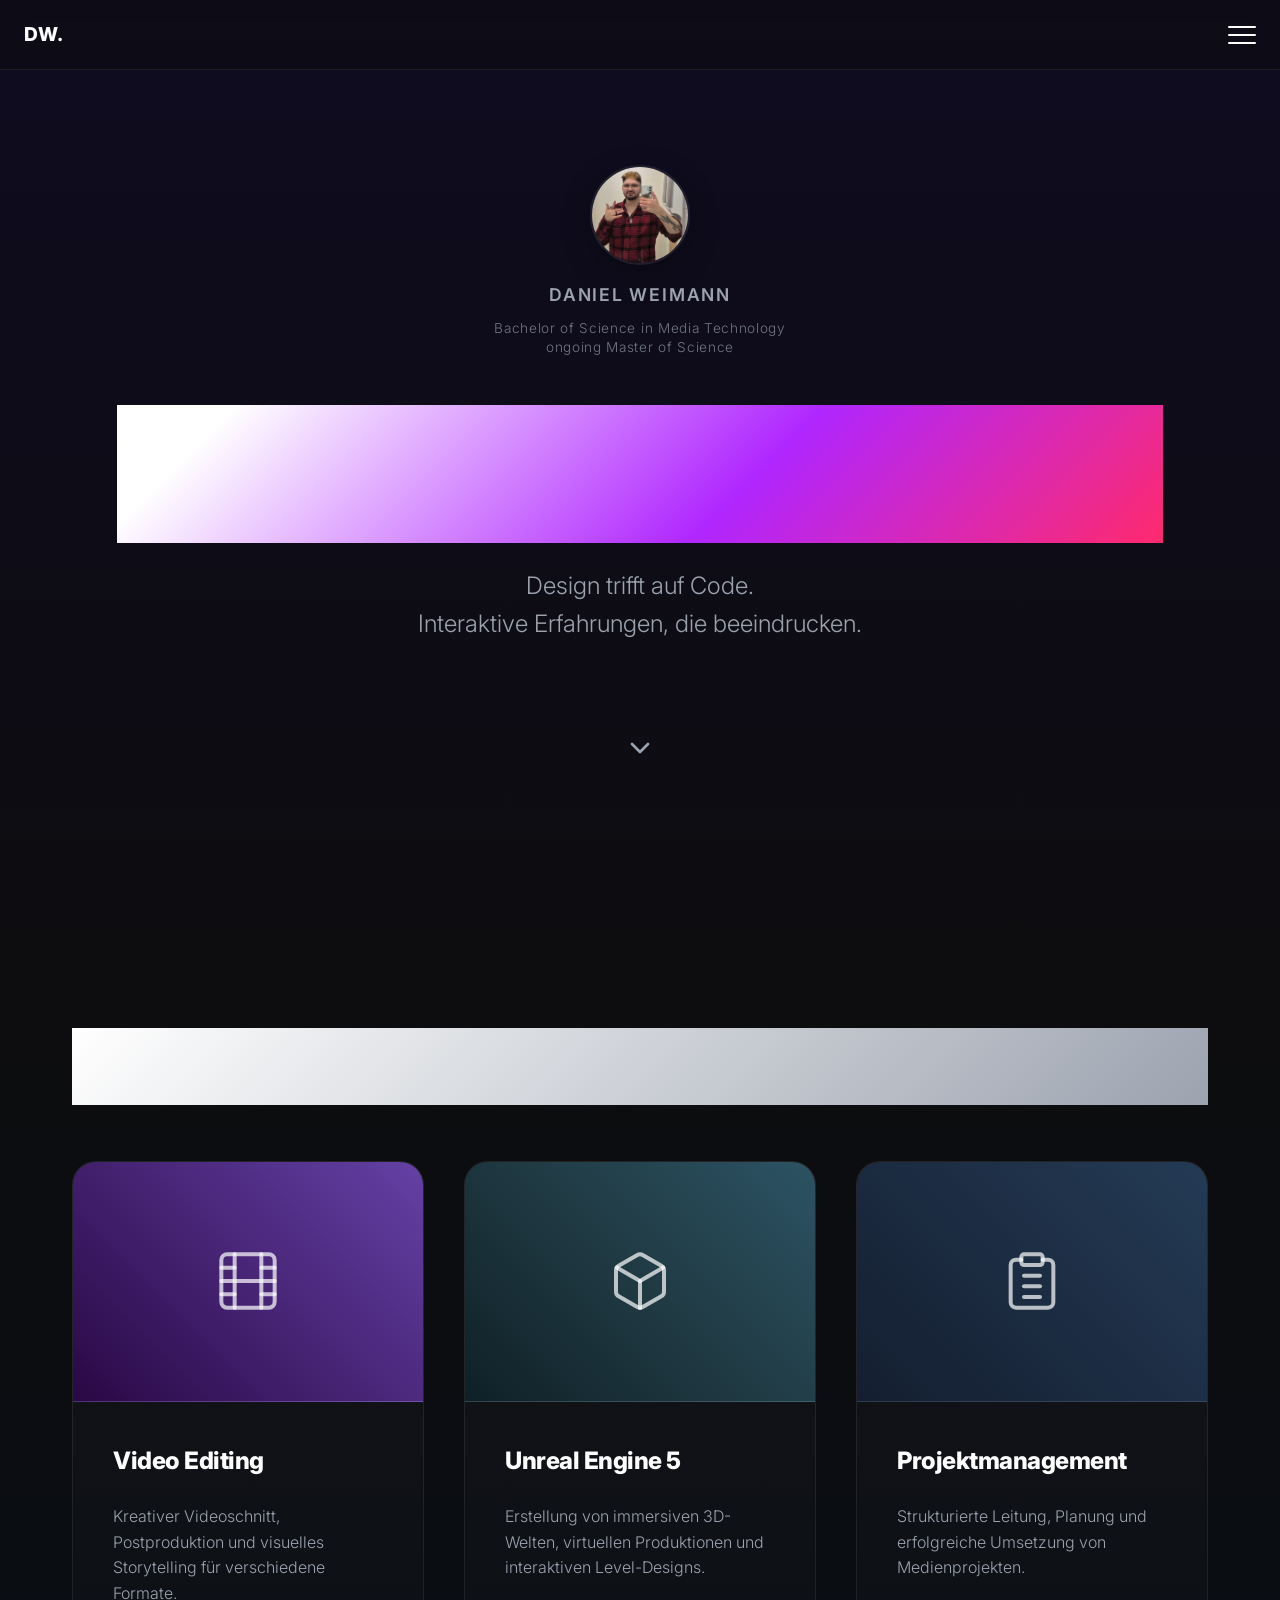
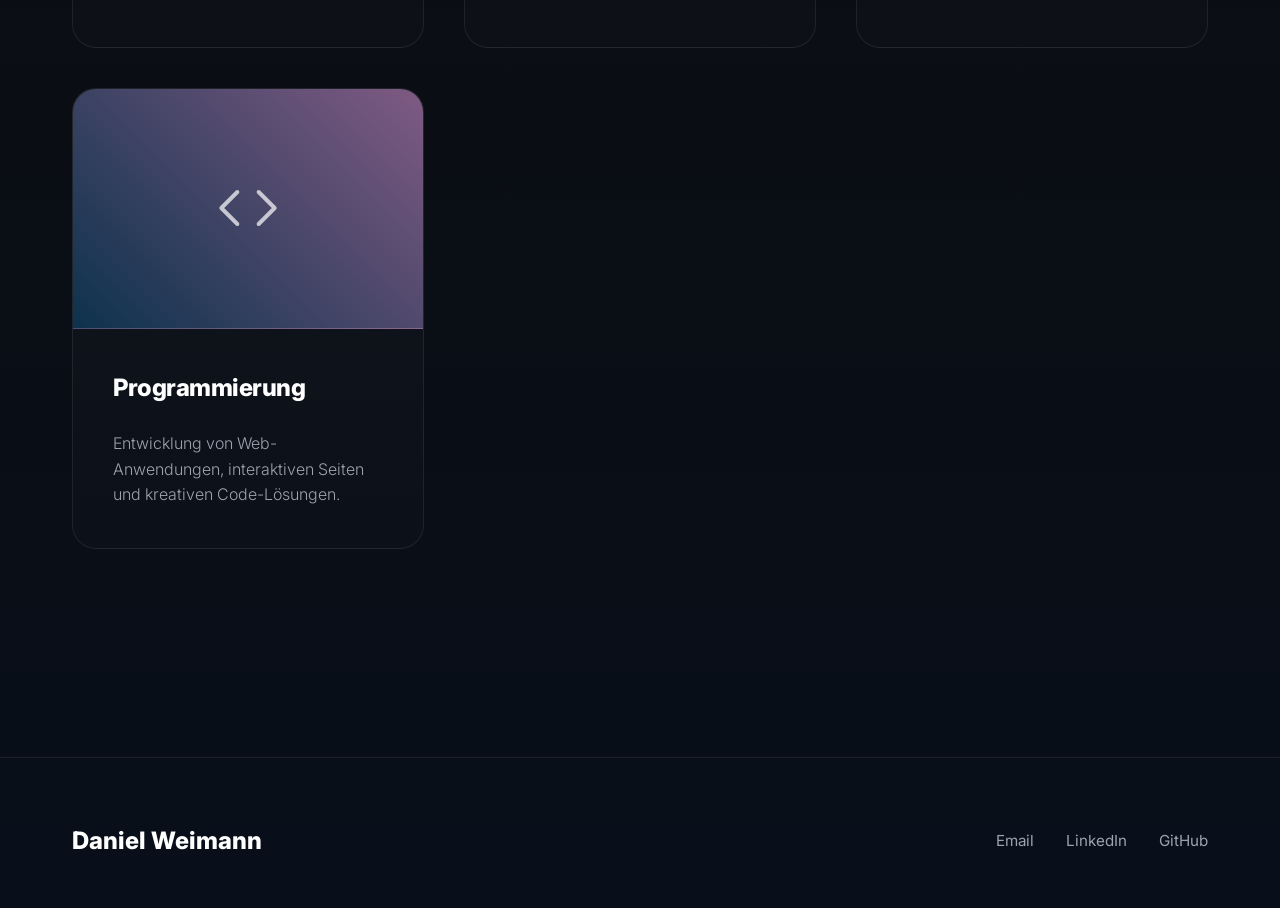
==== commit cb03bf93: "Refactor: Minify SVGs and consolidate CSS to reduce codebase size" ====
--- a/index.html
+++ b/index.html
@@ -51,10 +51,7 @@
                 <p class="hero-subtitle">Design trifft auf Code.<br>Interaktive Erfahrungen, die beeindrucken.</p>
                 <!-- Scroll indicator -->
                 <div class="scroll-indicator">
-                    <svg width="32" height="32" viewBox="0 0 24 24" fill="none" stroke="currentColor" stroke-width="2"
-                        stroke-linecap="round" stroke-linejoin="round">
-                        <polyline points="6 9 12 15 18 9"></polyline>
-                    </svg>
+                    <svg width="32" height="32" viewBox="0 0 24 24" fill="none" stroke="currentColor" stroke-width="2" stroke-linecap="round" stroke-linejoin="round"> <polyline points="6 9 12 15 18 9"></polyline> </svg>
                 </div>
             </div>
         </section>
@@ -71,16 +68,7 @@
                         <!-- Front View -->
                         <div class="card-front">
                             <div class="card-image-placeholder" style="background: linear-gradient(45deg, #2a0845, #6441A5);">
-                                <svg viewBox="0 0 24 24" fill="none" stroke="currentColor" stroke-width="1.5" stroke-linecap="round" stroke-linejoin="round" class="card-icon">
-                                    <rect x="2" y="2" width="20" height="20" rx="2.18" ry="2.18"></rect>
-                                    <line x1="7" y1="2" x2="7" y2="22"></line>
-                                    <line x1="17" y1="2" x2="17" y2="22"></line>
-                                    <line x1="2" y1="12" x2="22" y2="12"></line>
-                                    <line x1="2" y1="7" x2="7" y2="7"></line>
-                                    <line x1="2" y1="17" x2="7" y2="17"></line>
-                                    <line x1="17" y1="17" x2="22" y2="17"></line>
-                                    <line x1="17" y1="7" x2="22" y2="7"></line>
-                                </svg>
+                                <svg viewBox="0 0 24 24" fill="none" stroke="currentColor" stroke-width="1.5" stroke-linecap="round" stroke-linejoin="round" class="card-icon"> <rect x="2" y="2" width="20" height="20" rx="2.18" ry="2.18"></rect> <line x1="7" y1="2" x2="7" y2="22"></line> <line x1="17" y1="2" x2="17" y2="22"></line> <line x1="2" y1="12" x2="22" y2="12"></line> <line x1="2" y1="7" x2="7" y2="7"></line> <line x1="2" y1="17" x2="7" y2="17"></line> <line x1="17" y1="17" x2="22" y2="17"></line> <line x1="17" y1="7" x2="22" y2="7"></line> </svg>
                             </div>
                             <div class="card-content">
                                 <h3>Video Editing</h3>
@@ -113,11 +101,7 @@
                         <!-- Front View -->
                         <div class="card-front">
                             <div class="card-image-placeholder" style="background: linear-gradient(45deg, #0f2027, #203a43, #2c5364);">
-                                <svg viewBox="0 0 24 24" fill="none" stroke="currentColor" stroke-width="1.5" stroke-linecap="round" stroke-linejoin="round" class="card-icon">
-                                    <path d="M21 16V8a2 2 0 0 0-1-1.73l-7-4a2 2 0 0 0-2 0l-7 4A2 2 0 0 0 3 8v8a2 2 0 0 0 1 1.73l7 4a2 2 0 0 0 2 0l7-4A2 2 0 0 0 21 16z"></path>
-                                    <polyline points="3.27 6.96 12 12.01 20.73 6.96"></polyline>
-                                    <line x1="12" y1="22.08" x2="12" y2="12"></line>
-                                </svg>
+                                <svg viewBox="0 0 24 24" fill="none" stroke="currentColor" stroke-width="1.5" stroke-linecap="round" stroke-linejoin="round" class="card-icon"> <path d="M21 16V8a2 2 0 0 0-1-1.73l-7-4a2 2 0 0 0-2 0l-7 4A2 2 0 0 0 3 8v8a2 2 0 0 0 1 1.73l7 4a2 2 0 0 0 2 0l7-4A2 2 0 0 0 21 16z"></path> <polyline points="3.27 6.96 12 12.01 20.73 6.96"></polyline> <line x1="12" y1="22.08" x2="12" y2="12"></line> </svg>
                             </div>
                             <div class="card-content">
                                 <h3>Unreal Engine 5</h3>
@@ -149,13 +133,7 @@
                     <a href="projektmanagement.html" class="project-card glass-panel simple-link-card">
                         <div class="card-front">
                             <div class="card-image-placeholder" style="background: linear-gradient(45deg, #141e30, #243b55);">
-                                <svg viewBox="0 0 24 24" fill="none" stroke="currentColor" stroke-width="1.5" stroke-linecap="round" stroke-linejoin="round" class="card-icon">
-                                    <path d="M16 4h2a2 2 0 0 1 2 2v14a2 2 0 0 1-2 2H6a2 2 0 0 1-2-2V6a2 2 0 0 1 2-2h2"></path>
-                                    <rect x="8" y="2" width="8" height="4" rx="1" ry="1"></rect>
-                                    <path d="M9 14h6"></path>
-                                    <path d="M9 18h6"></path>
-                                    <path d="M9 10h6"></path>
-                                </svg>
+                                <svg viewBox="0 0 24 24" fill="none" stroke="currentColor" stroke-width="1.5" stroke-linecap="round" stroke-linejoin="round" class="card-icon"> <path d="M16 4h2a2 2 0 0 1 2 2v14a2 2 0 0 1-2 2H6a2 2 0 0 1-2-2V6a2 2 0 0 1 2-2h2"></path> <rect x="8" y="2" width="8" height="4" rx="1" ry="1"></rect> <path d="M9 14h6"></path> <path d="M9 18h6"></path> <path d="M9 10h6"></path> </svg>
                             </div>
                             <div class="card-content">
                                 <h3>Projektmanagement</h3>
@@ -169,10 +147,7 @@
                         <!-- Front View -->
                         <div class="card-front">
                             <div class="card-image-placeholder" style="background: linear-gradient(45deg, #0d324d, #7f5a83);">
-                                <svg viewBox="0 0 24 24" fill="none" stroke="currentColor" stroke-width="1.5" stroke-linecap="round" stroke-linejoin="round" class="card-icon">
-                                    <polyline points="16 18 22 12 16 6"></polyline>
-                                    <polyline points="8 6 2 12 8 18"></polyline>
-                                </svg>
+                                <svg viewBox="0 0 24 24" fill="none" stroke="currentColor" stroke-width="1.5" stroke-linecap="round" stroke-linejoin="round" class="card-icon"> <polyline points="16 18 22 12 16 6"></polyline> <polyline points="8 6 2 12 8 18"></polyline> </svg>
                             </div>
                             <div class="card-content">
                                 <h3>Programmierung</h3>
@@ -223,4 +198,4 @@
     <script src="script.js?v=1.15"></script>
 </body>
 
-</html>+</html>
--- a/style.css
+++ b/style.css
@@ -123,14 +123,17 @@
     letter-spacing: -0.02em;
 }
 
+.section-title, .hero-title, .contact-title, .detail-title {
+    -webkit-background-clip: text;
+    background-clip: text;
+    -webkit-text-fill-color: transparent;
+}
+
 .section-title {
     font-size: clamp(2rem, 5vw, 3rem);
     margin-bottom: 3.5rem;
     text-align: center;
     background: linear-gradient(135deg, #ffffff 0%, #9ca3af 100%);
-    -webkit-background-clip: text;
-    background-clip: text;
-    -webkit-text-fill-color: transparent;
 }
 
 /* ==========================================================================
@@ -170,12 +173,15 @@
     z-index: 1002;
 }
 
+.menu-toggle .bar, .nav-link, .submit-btn, .footer-links a, .video-placeholder, .form-input, .detail-link {
+    transition: all 0.3s ease;
+}
+
 .menu-toggle .bar {
     height: 2px;
     width: 100%;
     background-color: var(--text-primary);
     border-radius: 2px;
-    transition: all 0.3s ease;
 }
 
 .menu-toggle.is-active .bar:nth-child(1) {
@@ -228,7 +234,6 @@
     text-decoration: none;
     font-size: 2rem;
     font-weight: 600;
-    transition: color 0.3s;
 }
 
 .nav-link:hover {
@@ -306,9 +311,6 @@
     line-height: 1.25;
     padding-bottom: 0.1em;
     background: linear-gradient(135deg, #ffffff 10%, #b026ff 60%, #ff2a6d 100%);
-    -webkit-background-clip: text;
-    background-clip: text;
-    -webkit-text-fill-color: transparent;
 }
 
 .hero-subtitle {
@@ -324,9 +326,6 @@
     font-size: clamp(2rem, 4vw, 2.5rem);
     text-align: left;
     background: linear-gradient(135deg, #ffffff 10%, var(--accent) 100%);
-    -webkit-background-clip: text;
-    background-clip: text;
-    -webkit-text-fill-color: transparent;
 }
 
 .scroll-indicator {
@@ -540,7 +539,6 @@
     background: rgba(255, 255, 255, 0.03);
     border: 1px solid var(--glass-border);
     border-radius: 12px;
-    transition: all 0.3s ease;
     font-weight: 400;
 }
 
@@ -616,7 +614,6 @@
     font-family: var(--font-main);
     font-size: 1rem;
     outline: none;
-    transition: all 0.3s ease;
 }
 
 .form-input:focus {
@@ -640,7 +637,6 @@
     font-weight: 600;
     font-size: 1rem;
     cursor: pointer;
-    transition: all 0.3s ease;
 }
 
 .submit-btn:hover {
@@ -685,7 +681,6 @@
     text-decoration: none;
     font-size: 0.95rem;
     font-weight: 400;
-    transition: color 0.2s ease;
 }
 
 .footer-links a:hover {
@@ -708,8 +703,6 @@
     font-weight: 800;
     margin-bottom: 1.5rem;
     background: linear-gradient(90deg, #fff, #a0a0a0);
-    -webkit-background-clip: text;
-    -webkit-text-fill-color: transparent;
     line-height: 1.1;
     letter-spacing: -0.02em;
 }
@@ -743,7 +736,6 @@
     font-weight: 600;
     font-size: 1.2rem;
     box-shadow: 0 15px 35px rgba(0, 0, 0, 0.2);
-    transition: all 0.3s ease;
 }
 
 .video-placeholder:hover {
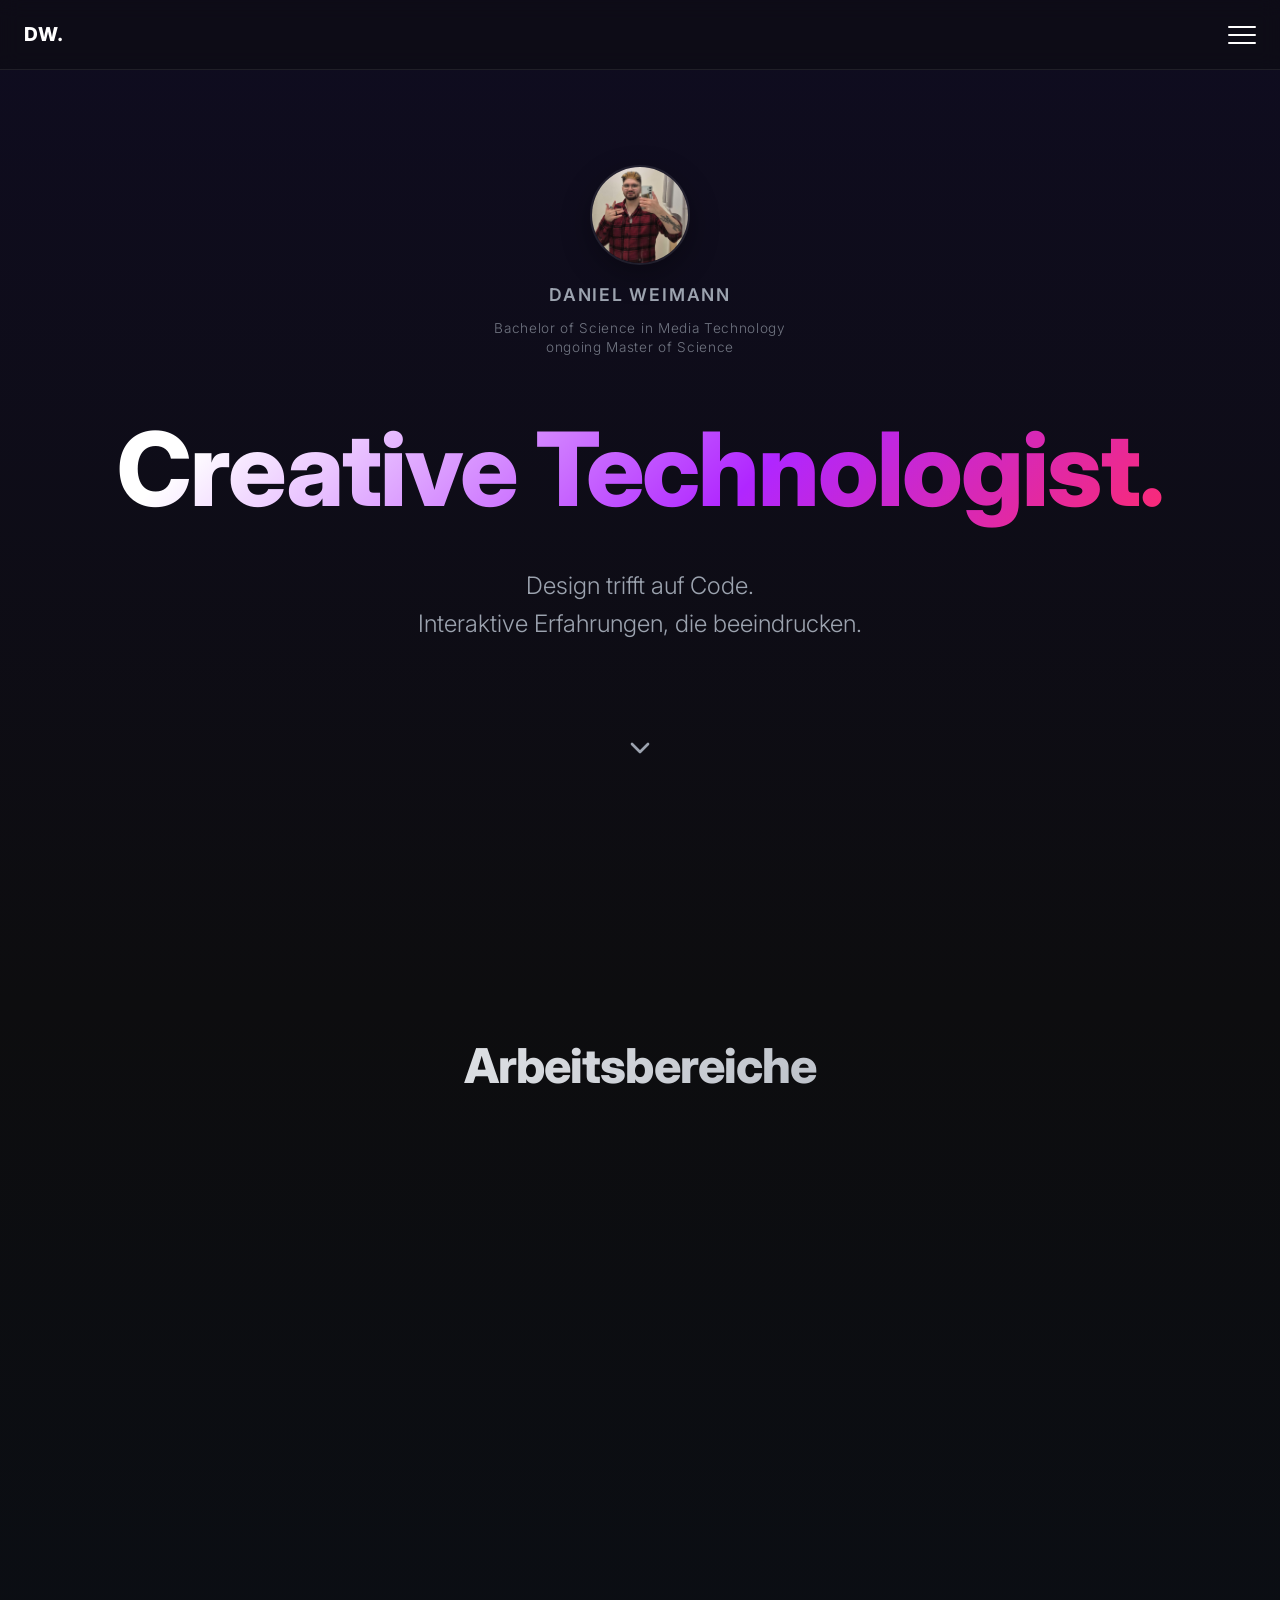
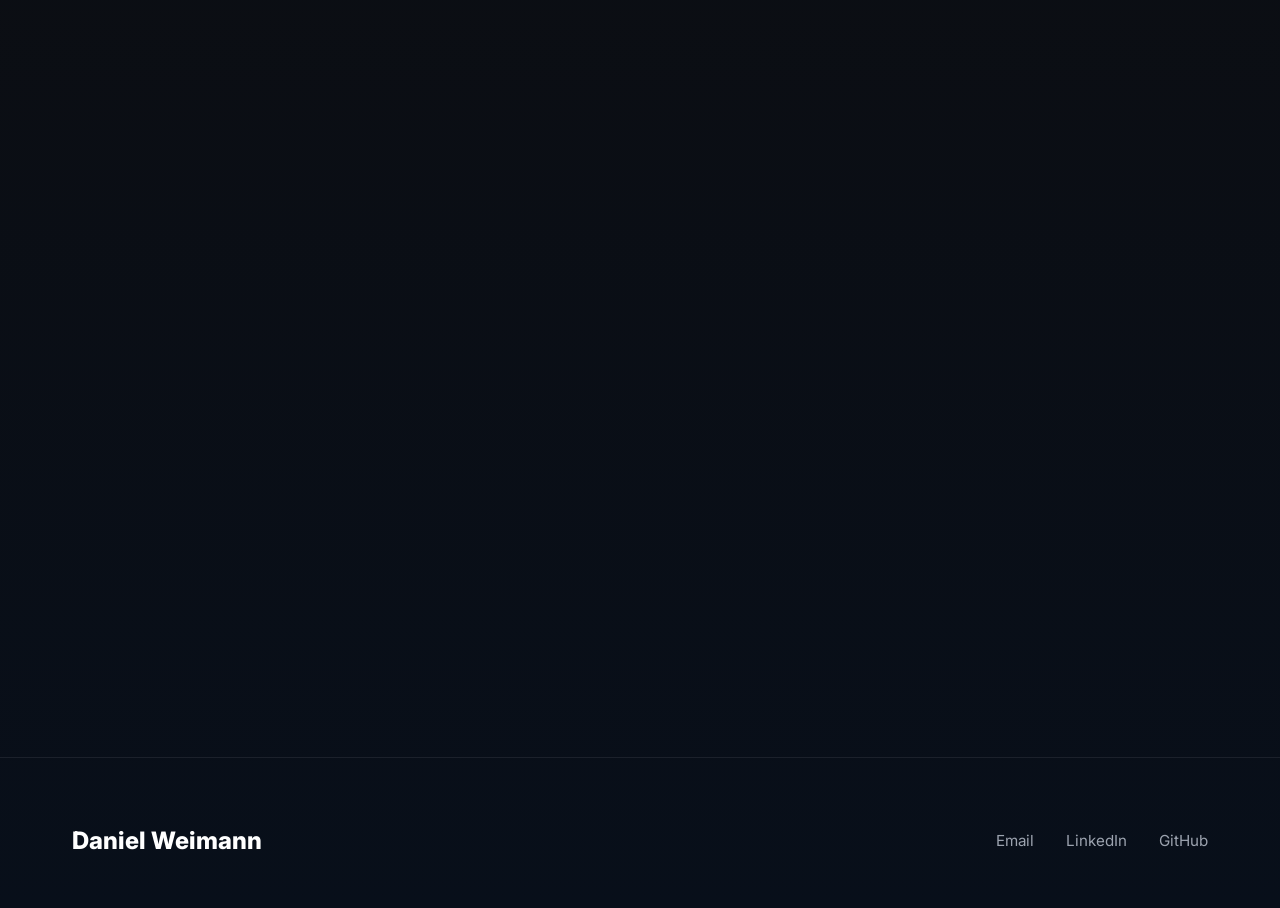
==== commit 9e68bc01: "Fix text gradient background-clip bug and make logo link to homepage" ====
--- a/index.html
+++ b/index.html
@@ -11,13 +11,13 @@
     <link rel="preconnect" href="https://fonts.googleapis.com">
     <link rel="preconnect" href="https://fonts.gstatic.com" crossorigin>
     <link href="https://fonts.googleapis.com/css2?family=Inter:wght@300;400;600;800&display=swap" rel="stylesheet">
-    <link rel="stylesheet" href="style.css?v=1.15">
+    <link rel="stylesheet" href="style.css?v=1.16">
 </head>
 
 <body>
     <!-- Navigation -->
     <header class="header">
-        <div class="logo">DW.</div>
+        <a href="index.html" class="logo">DW.</a>
         <div class="menu-toggle" id="mobile-menu">
             <span class="bar"></span>
             <span class="bar"></span>
@@ -195,7 +195,7 @@
         </div>
     </footer>
 
-    <script src="script.js?v=1.15"></script>
+    <script src="script.js?v=1.16"></script>
 </body>
 
 </html>
--- a/style.css
+++ b/style.css
@@ -123,17 +123,14 @@
     letter-spacing: -0.02em;
 }
 
-.section-title, .hero-title, .contact-title, .detail-title {
-    -webkit-background-clip: text;
-    background-clip: text;
-    -webkit-text-fill-color: transparent;
-}
-
 .section-title {
     font-size: clamp(2rem, 5vw, 3rem);
     margin-bottom: 3.5rem;
     text-align: center;
     background: linear-gradient(135deg, #ffffff 0%, #9ca3af 100%);
+    -webkit-background-clip: text;
+    background-clip: text;
+    -webkit-text-fill-color: transparent;
 }
 
 /* ==========================================================================
@@ -161,6 +158,14 @@
     font-size: 1.2rem;
     letter-spacing: 1px;
     z-index: 1002;
+    color: var(--text-primary);
+    text-decoration: none;
+    cursor: pointer;
+    transition: opacity 0.3s ease;
+}
+
+.logo:hover {
+    opacity: 0.8;
 }
 
 .menu-toggle {
@@ -311,6 +316,9 @@
     line-height: 1.25;
     padding-bottom: 0.1em;
     background: linear-gradient(135deg, #ffffff 10%, #b026ff 60%, #ff2a6d 100%);
+    -webkit-background-clip: text;
+    background-clip: text;
+    -webkit-text-fill-color: transparent;
 }
 
 .hero-subtitle {
@@ -326,6 +334,9 @@
     font-size: clamp(2rem, 4vw, 2.5rem);
     text-align: left;
     background: linear-gradient(135deg, #ffffff 10%, var(--accent) 100%);
+    -webkit-background-clip: text;
+    background-clip: text;
+    -webkit-text-fill-color: transparent;
 }
 
 .scroll-indicator {
@@ -703,6 +714,9 @@
     font-weight: 800;
     margin-bottom: 1.5rem;
     background: linear-gradient(90deg, #fff, #a0a0a0);
+    -webkit-background-clip: text;
+    background-clip: text;
+    -webkit-text-fill-color: transparent;
     line-height: 1.1;
     letter-spacing: -0.02em;
 }
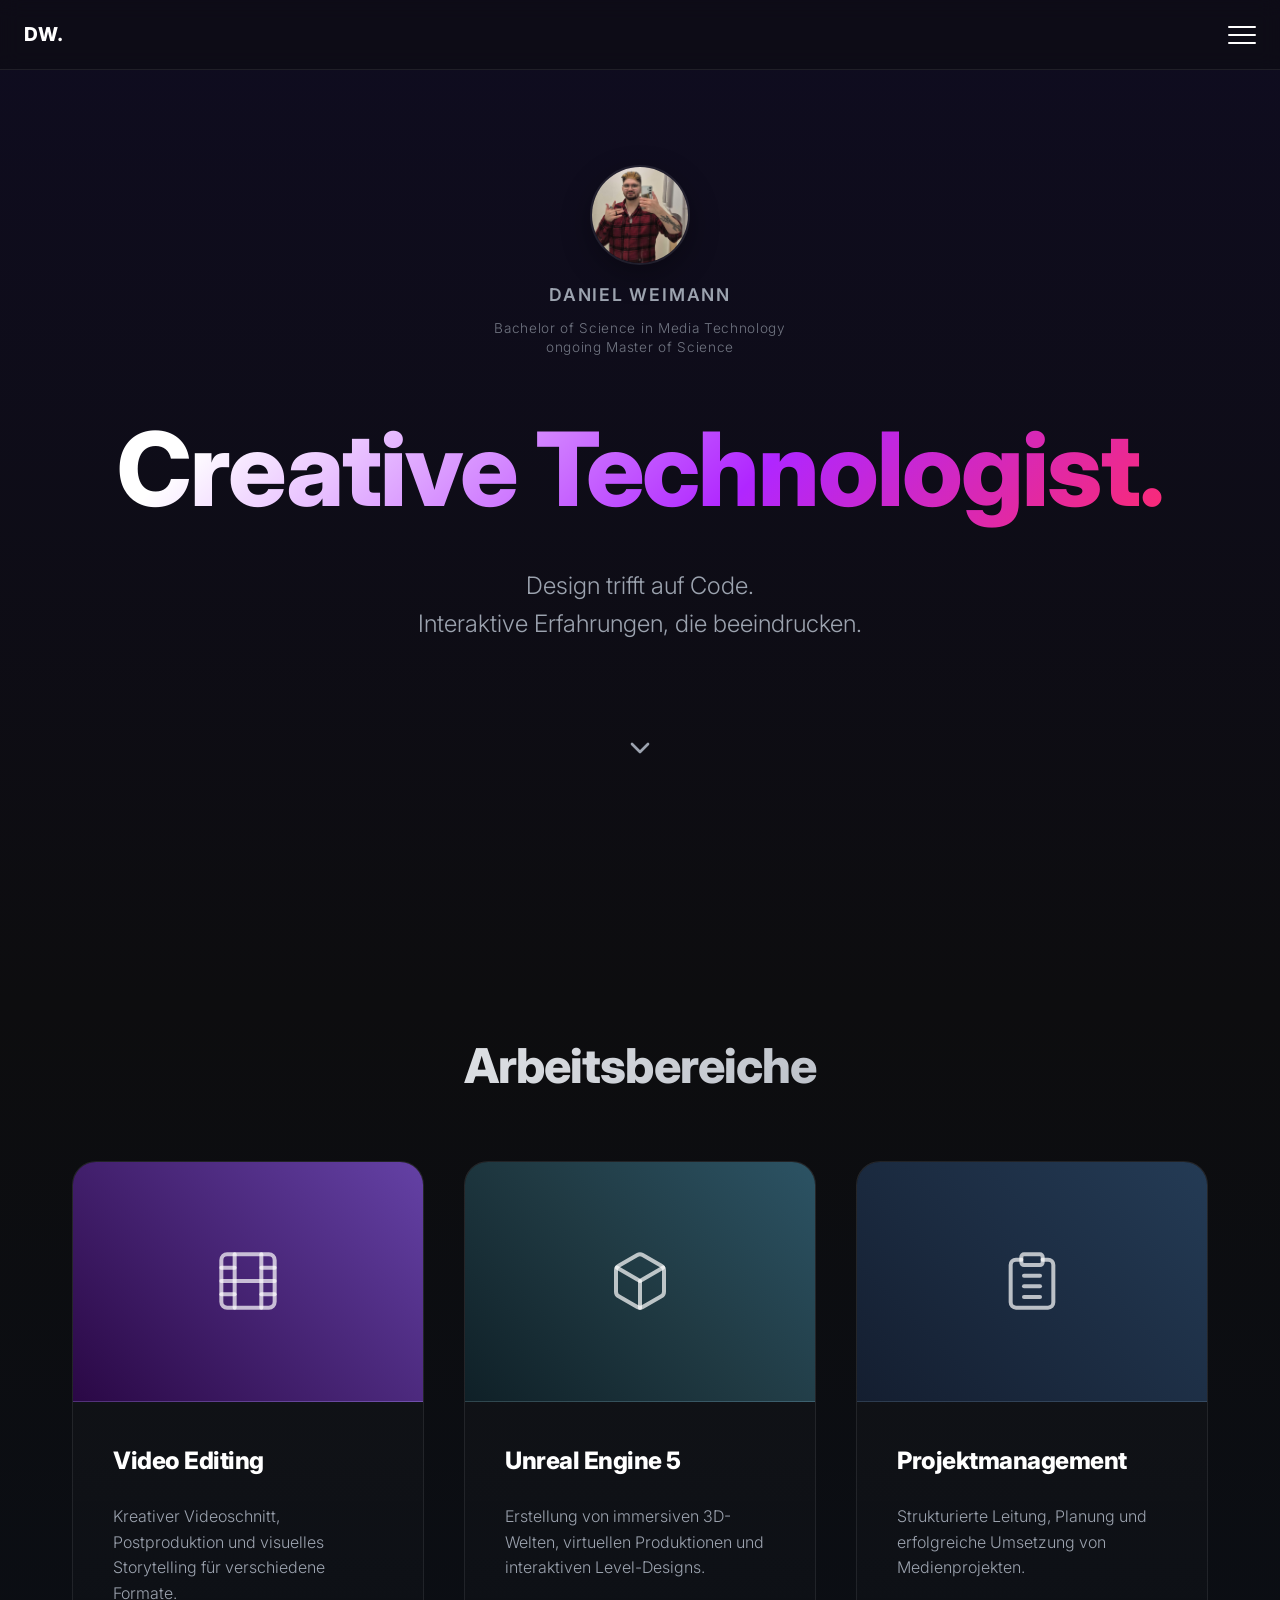
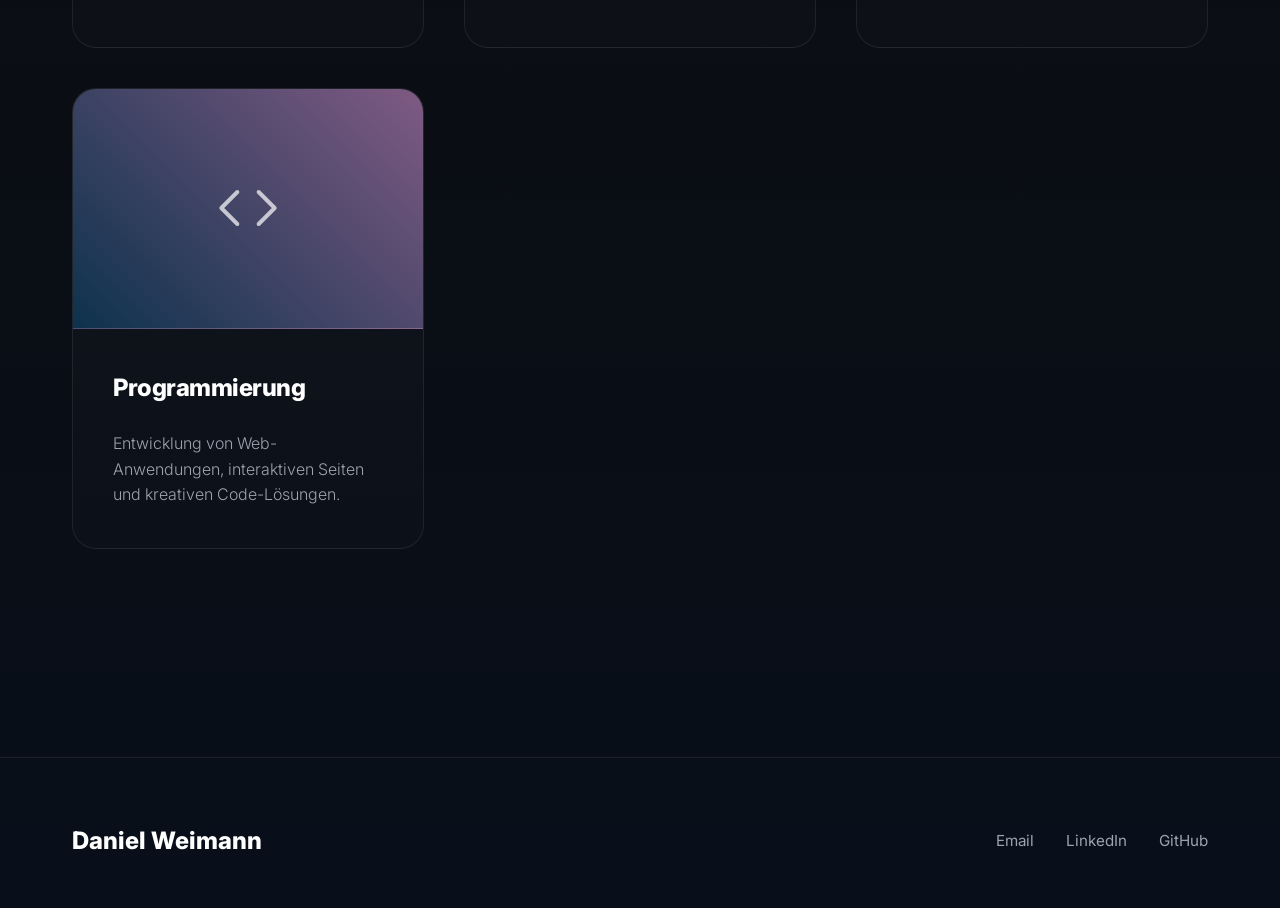
==== commit df889ac2: "Fix text gradient rendering using background-image and color: transparent" ====
--- a/index.html
+++ b/index.html
@@ -11,7 +11,7 @@
     <link rel="preconnect" href="https://fonts.googleapis.com">
     <link rel="preconnect" href="https://fonts.gstatic.com" crossorigin>
     <link href="https://fonts.googleapis.com/css2?family=Inter:wght@300;400;600;800&display=swap" rel="stylesheet">
-    <link rel="stylesheet" href="style.css?v=1.16">
+    <link rel="stylesheet" href="style.css?v=1.17">
 </head>
 
 <body>
@@ -195,7 +195,7 @@
         </div>
     </footer>
 
-    <script src="script.js?v=1.16"></script>
+    <script src="script.js?v=1.17"></script>
 </body>
 
 </html>
--- a/style.css
+++ b/style.css
@@ -127,10 +127,11 @@
     font-size: clamp(2rem, 5vw, 3rem);
     margin-bottom: 3.5rem;
     text-align: center;
-    background: linear-gradient(135deg, #ffffff 0%, #9ca3af 100%);
+    background-image: linear-gradient(135deg, #ffffff 0%, #9ca3af 100%);
     -webkit-background-clip: text;
     background-clip: text;
     -webkit-text-fill-color: transparent;
+    color: transparent;
 }
 
 /* ==========================================================================
@@ -315,10 +316,11 @@
     font-size: clamp(3rem, 8vw, 6.5rem);
     line-height: 1.25;
     padding-bottom: 0.1em;
-    background: linear-gradient(135deg, #ffffff 10%, #b026ff 60%, #ff2a6d 100%);
+    background-image: linear-gradient(135deg, #ffffff 10%, #b026ff 60%, #ff2a6d 100%);
     -webkit-background-clip: text;
     background-clip: text;
     -webkit-text-fill-color: transparent;
+    color: transparent;
 }
 
 .hero-subtitle {
@@ -333,10 +335,11 @@
     margin-bottom: 2rem;
     font-size: clamp(2rem, 4vw, 2.5rem);
     text-align: left;
-    background: linear-gradient(135deg, #ffffff 10%, var(--accent) 100%);
+    background-image: linear-gradient(135deg, #ffffff 10%, var(--accent) 100%);
     -webkit-background-clip: text;
     background-clip: text;
     -webkit-text-fill-color: transparent;
+    color: transparent;
 }
 
 .scroll-indicator {
@@ -713,10 +716,11 @@
     font-size: clamp(2.5rem, 6vw, 4.5rem);
     font-weight: 800;
     margin-bottom: 1.5rem;
-    background: linear-gradient(90deg, #fff, #a0a0a0);
+    background-image: linear-gradient(90deg, #fff, #a0a0a0);
     -webkit-background-clip: text;
     background-clip: text;
     -webkit-text-fill-color: transparent;
+    color: transparent;
     line-height: 1.1;
     letter-spacing: -0.02em;
 }
